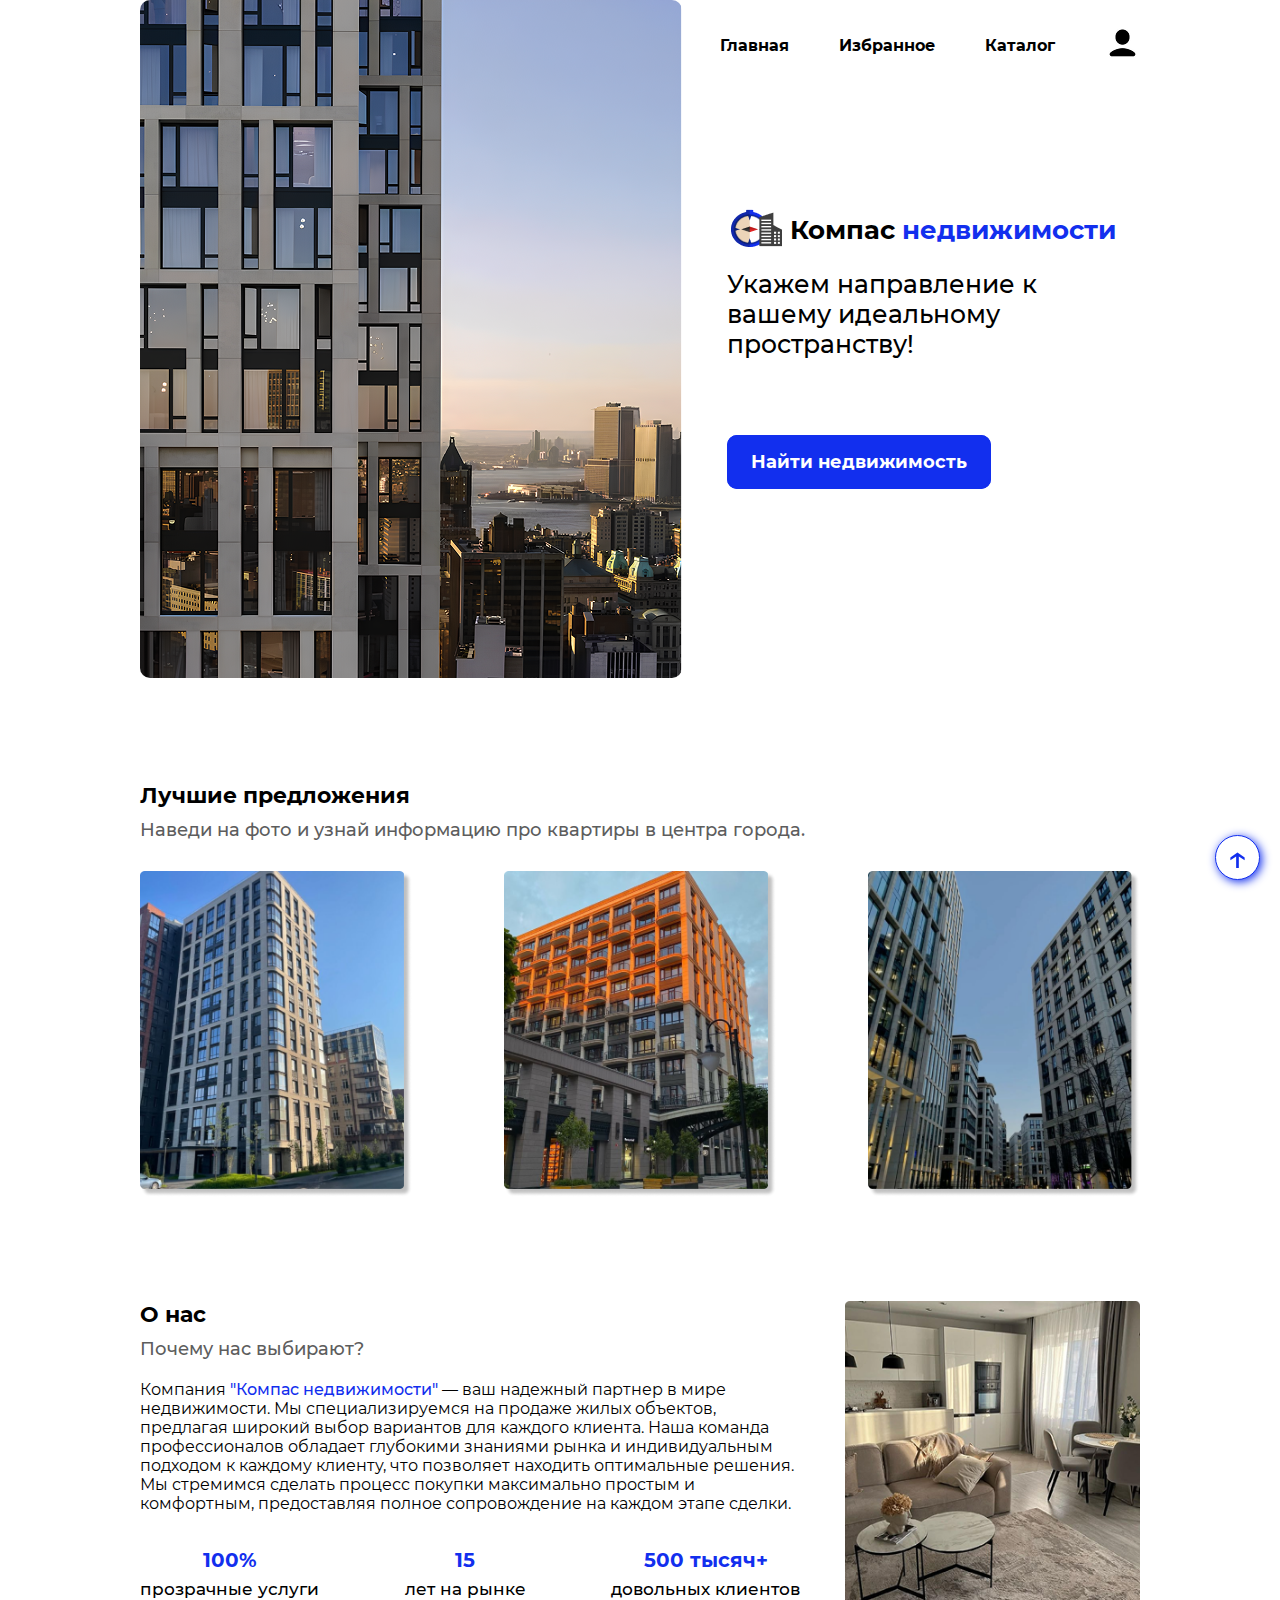
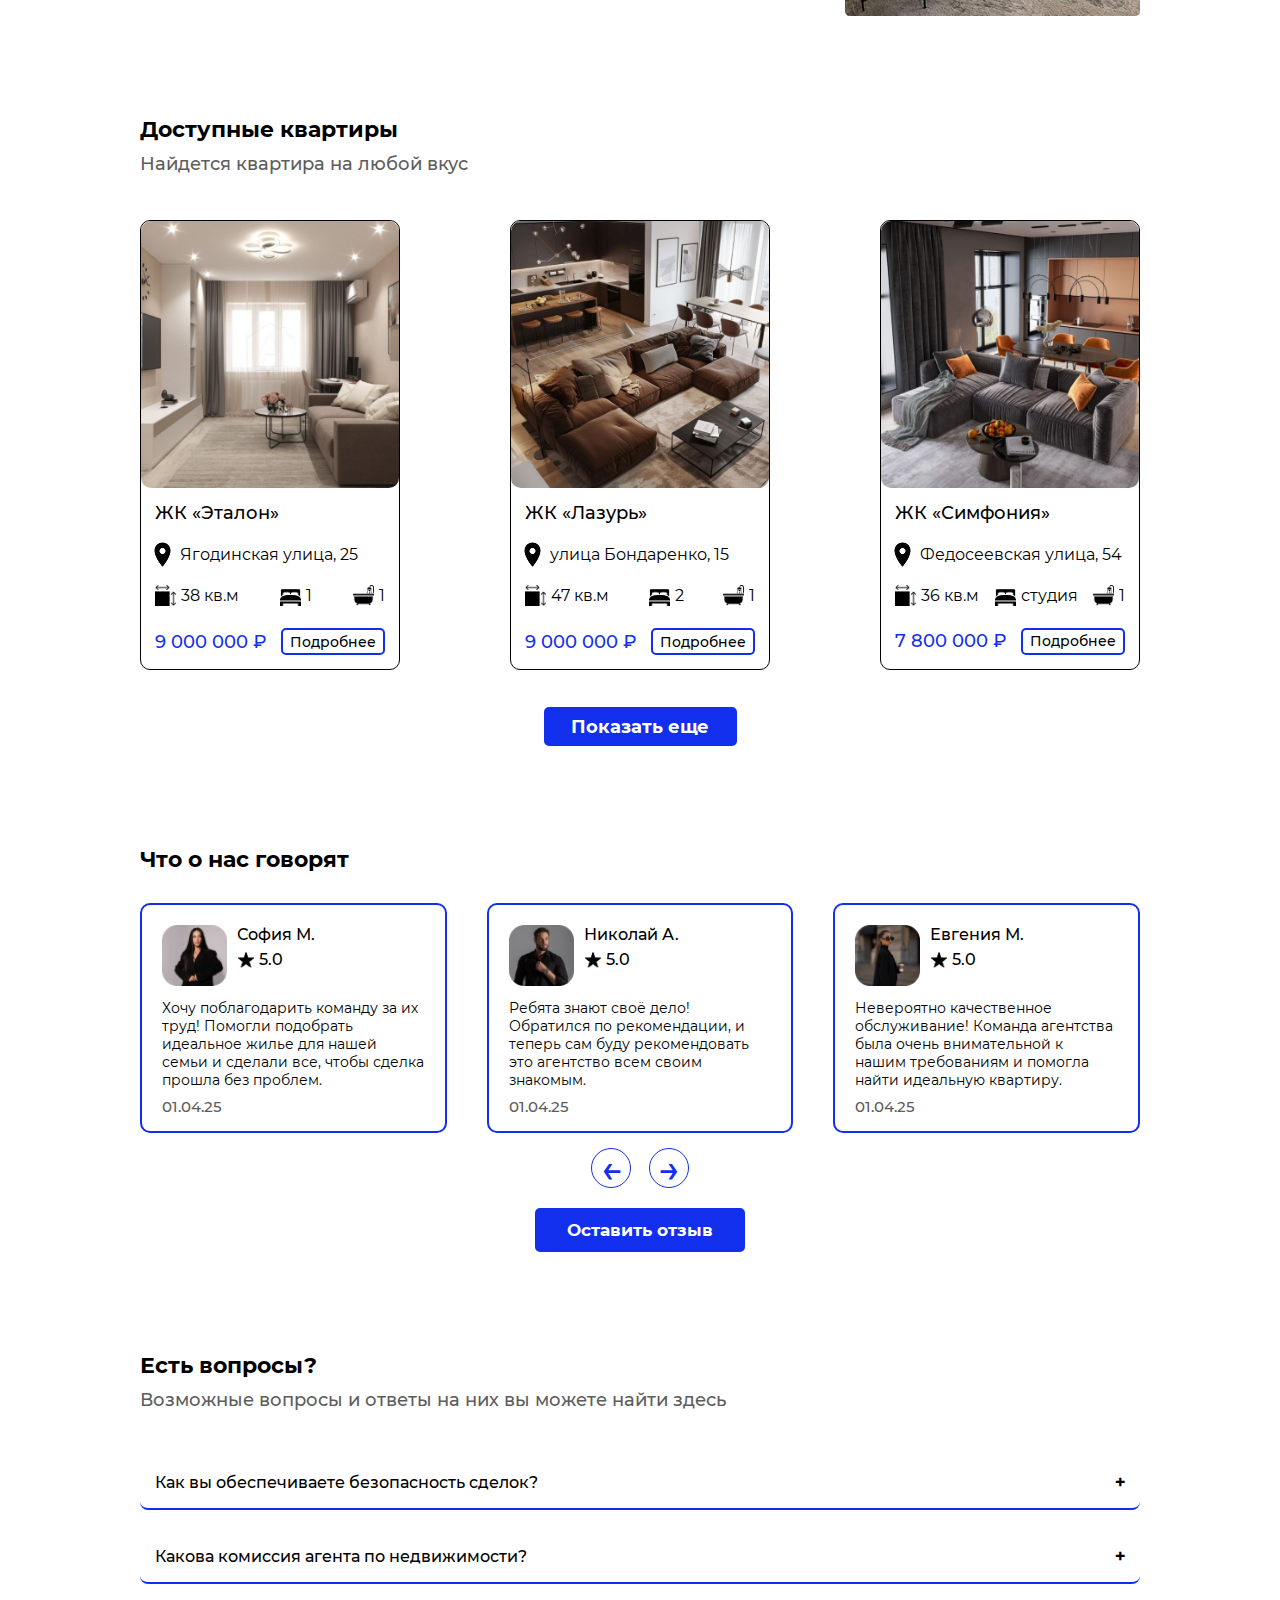
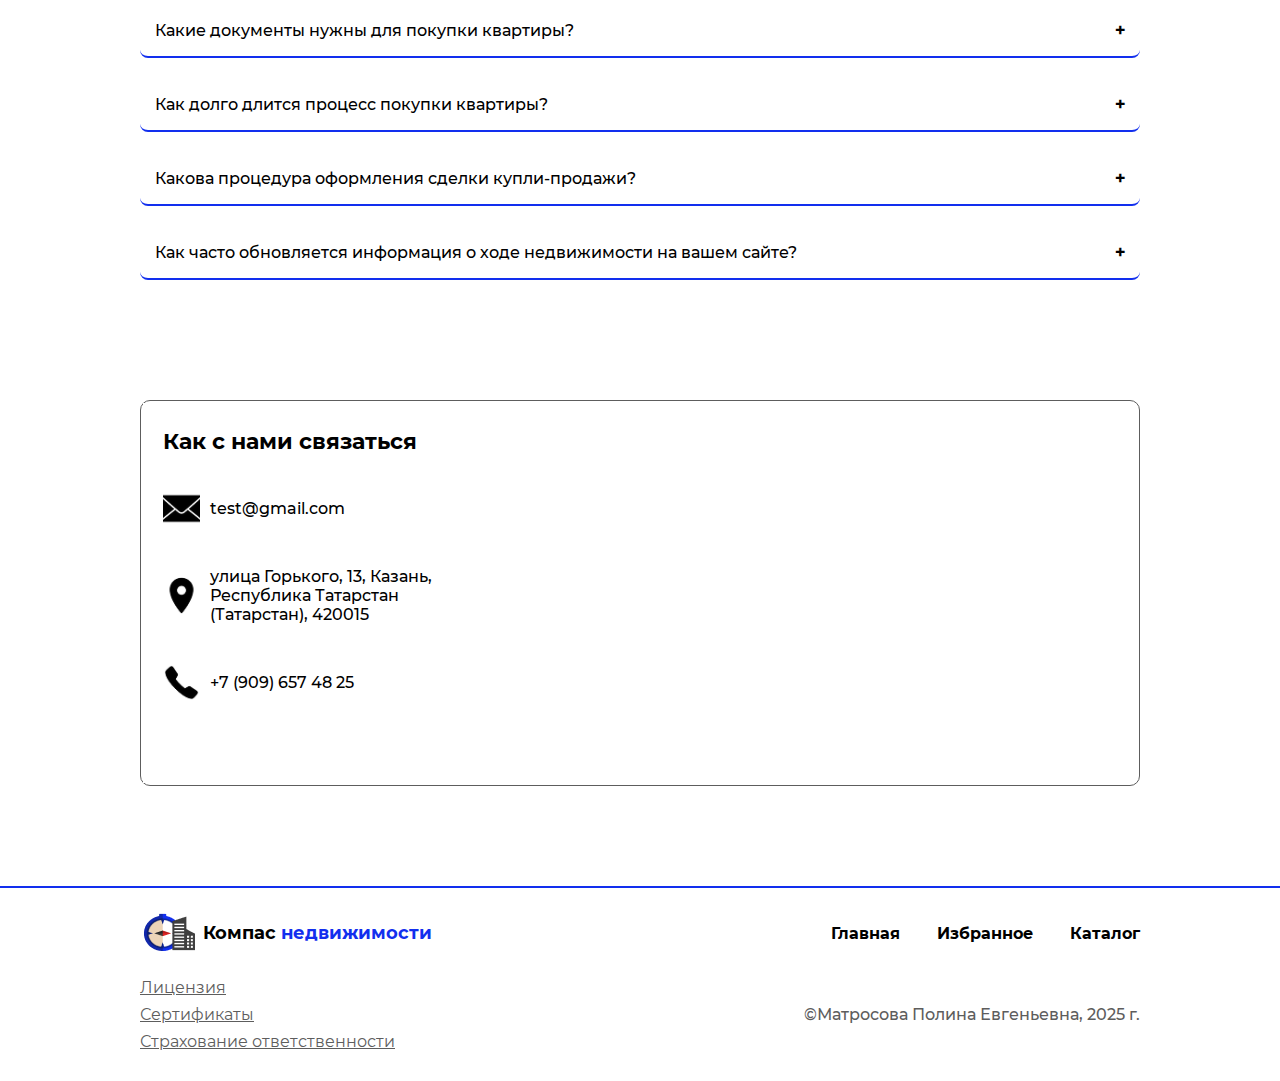
==== index.html @ 9575911b "first commit" ====
<!DOCTYPE html>
<html lang="ru">

<head>
    <meta charset="UTF-8">
    <meta name="viewport" content="width=device-width, initial-scale=1.0">
    <title>Компас недвижимости</title>
    <link rel="stylesheet" href="assets/css/style.css">
    <link rel="shortcut icon" href="assets/images/logo/logo.png" type="image/x-icon">

</head>

<body>

    <!-- btn_to_top -->
    <a href="#" class="btn_to_top">↑</a>

    <!-- header start -->
    <header>
        <div class="header_all">
            <div class="header_menu header_menu_index container">
                <nav>
                    <a href="index.html">Главная</a>
                    <a href="favorit.html">Избранное</a>
                    <a href="catalog.html">Каталог</a>
                    <a class="user_icon"><img src="assets/images/header/User.png" alt=""></a>
                </nav>
            </div>
        </div>

        <div class="header_tel">
            <div class="burger-menu">

                <div class="logo">
                    <a href="#">
                        <img src="assets/images/logo/logo.png" alt="">
                        Компас <span>недвижимости</span>
                    </a>
                </div>

                <input type="checkbox" id="burger-toggle">
                <label for="burger-toggle" class="burger-icon">
                    <span></span>
                    <span></span>
                    <span></span>
                </label>
                <nav class="burger-menu-nav">
                    <a href="index.html">Главная</a>
                    <a href="favorit.html">Избранное</a>
                    <a href="catalog.html">Каталог</a>
                    <a class="user_icon" id="open-login-btn">Войти</a>
                </nav>
            </div>
        </div>

        
    </header>
    <!-- header end -->


    <!-- banner start -->
    <div class="banner container">

        <div class="banner_left">
            <img src="assets/images/banner/banner.png" alt="">
        </div>

        <div class="banner_right">
            <div class="logo">
                <a href="#">
                    <img src="assets/images/logo/logo.png" alt="">
                    <p>Компас <span class="logo_span">недвижимости</span></p>
                </a>
            </div>

            <p class="banner_txt">Укажем направление к<br> вашему идеальному<br> пространству!</p>

            <a href="catalog.html" class="btn_blue">Найти недвижимость</a>
        </div>

    </div>

    <div class="banner_tel">
        <div class="container">
            <div class="banner_info">
                <p class="banner_txt">Укажем направление к вашему идеальному пространству!</p>
                <a href="#" class="btn_blue">Найти недвижимость</a>
            </div>
        </div>
    </div>
    <!-- banner end -->


    <!-- the_best start -->
    <div class="the_best container distance">

        <div class="title">
            <p class="name">Лучшие предложения</p>
            <p class="info">Наведи на фото и узнай информацию про квартиры в центра города.</p>
        </div>


            <div class="the_best_cards">
                <div class="the_best_card">
                    <img src="assets/images/the_best/1.png" alt="">
                    <div class="information_best">
                        <p class="name_best">ЖК «Эталон»</p>
                        <p class="adress_best">улица Марселя Салимжанова, 15/8Б</p>
                        <p class="price_best">квартиры <br><span>от 8 000 000 ₽</span></p>
                        <a href="catalog.html" class="btn_border">Подробнее</a>
                    </div>
                </div>
            
                <div class="the_best_card">
                    <img src="assets/images/the_best/2.png" alt="">
                    <div class="information_best">
                        <p class="name_best">ЖК «Аристократ»</p>
                        <p class="adress_best">Спартаковская улица, 43В</p>
                        <p class="price_best">квартиры <br> <span>от 10 000 000 ₽</span></p>
                        <a href="catalog.html" class="btn_border">Подробнее</a>
                    </div>
                </div>
            
                <div class="the_best_card">
                    <img src="assets/images/the_best/3.png" alt="">
                    <div class="information_best">
                        <p class="name_best">ЖК «Лазурь»</p>
                        <p class="adress_best">улица Волкова, 32</p>
                        <p class="price_best">квартиры <br><span>от 9 000 000 ₽</span></p>
                        <a href="catalog.html" class="btn_border">Подробнее</a>
                    </div>
                </div>

            <script>
                document.addEventListener("DOMContentLoaded", () => {
    const observer = new IntersectionObserver((entries) => {
        entries.forEach((entry) => {
            if (entry.isIntersecting) {
                entry.target.classList.add("active");
            }
        });
    }, {
        threshold: 0.5, // Активируется, когда 50% элемента видно
    });

    // Находим все карточки
    const cards = document.querySelectorAll(".the_best_card");
    cards.forEach((card) => observer.observe(card));
});
            </script>


        </div>

    </div>
    <!-- the_best end -->


    <!-- about start  -->
    <div class="about container distance">

        <div class="about_left">
            <div class="title">
                <p class="name">О нас</p>
                <p class="info">Почему нас выбирают?</p>
            </div>

            <div class="info_all">
                <p class="info_about"> Компания <span class="color_logo">"Компас недвижимости"</span> — ваш надежный партнер в мире
                    недвижимости. Мы специализируемся на продаже жилых объектов, предлагая широкий выбор вариантов для
                    каждого клиента. Наша команда профессионалов обладает глубокими знаниями рынка и индивидуальным
                    подходом
                    к каждому клиенту, что позволяет находить оптимальные решения. <br> Мы стремимся сделать процесс
                    покупки
                    максимально простым и комфортным, предоставляя полное сопровождение на каждом этапе сделки. </p>
            </div>

            <div class="info_tel">
                <p>
                    Компания <span class="color_logo">"Компас недвижимости"</span> — ваш надежный партнер в мире
                    недвижимости. Мы специализируемся на продаже жилых объектов,
                    предлагая широкий выбор вариантов для каждого клиента.
                    <br>
                    <span id="more" style="display: none;" class="info_tel_more"> Наша команда профессионалов обладает
                        глубокими знаниями рынка и индивидуальным подходом
                        к каждому клиенту, что позволяет находить оптимальные решения. <br> Мы стремимся сделать процесс
                        покупки максимально простым и
                        комфортным, предоставляя полное сопровождение на каждом этапе сделки.</span>
                </p>
                <button id="toggleButton">Показать больше</button>

                <script>
                    document.getElementById('toggleButton').addEventListener('click', function () {
                        const moreText = document.getElementById('more');
                        this.classList.toggle('active');

                        if (moreText.style.display === 'none') {
                            moreText.style.display = 'inline';
                            this.innerText = 'Скрыть';
                        } else {
                            moreText.style.display = 'none';
                            this.innerText = 'Показать больше';
                        }
                    });
                </script>
            </div>


            <div class="advice">

                <div class="advice_card">
                    <p class="name">100%</p>
                    <p class="info">прозрачные услуги</p>
                </div>

                <div class="advice_card">
                    <p class="name">15</p>
                    <p class="info">лет на рынке</p>
                </div>

                <div class="advice_card">
                    <p class="name">500 тысяч+</p>
                    <p class="info">довольных клиентов</p>
                </div>

            </div>
        </div>

        <div class="about_right">
            <img src="assets/images/about/image.png" alt="">
        </div>
    </div>
    <!-- about end -->


    <!-- mini_catalog start  -->

    <div class="mini_catalog container distance">
        <div class="title">
            <p class="name">Доступные квартиры</p>
            <p class="info">Найдется квартира на любой вкус</p>
        </div>

        <div class="catalog_cards">

            <div class="catalog_card">
                <img src="assets/images/mini_catalog/1.png" alt="">
                <div class="info">
                    <p class="name">ЖК «Эталон»</p>
                    <p class="adress"><img src="assets/images/icons/Location.png" alt=""> Ягодинская улица, 25</p>
                    <div class="info_abaut_home">
                        <div class="info_abaut_home_card">
                            <img src="assets/images/icons/Surface.png" alt="">
                            38 кв.м
                        </div>
                        <div class="info_abaut_home_card">
                            <img src="assets/images/icons/Bed.png" alt="">
                            1
                        </div>
                        <div class="info_abaut_home_card">
                            <img src="assets/images/icons/Bathtub.png" alt="">
                            1
                        </div>
                    </div>
                    <div class="price_btn">
                        <p class="price">9 000 000 ₽</p>
                        <a href="#" class="btn_border">Подробнее</a>
                    </div>
                </div>
            </div>

            <div class="catalog_card">
                <img src="assets/images/mini_catalog/2.png" alt="">
                <div class="info">
                    <p class="name">ЖК «Лазурь»</p>
                    <p class="adress"><img src="assets/images/icons/Location.png" alt=""> улица Бондаренко, 15</p>
                    <div class="info_abaut_home">
                        <div class="info_abaut_home_card">
                            <img src="assets/images/icons/Surface.png" alt="">
                            47 кв.м
                        </div>
                        <div class="info_abaut_home_card">
                            <img src="assets/images/icons/Bed.png" alt="">
                            2
                        </div>
                        <div class="info_abaut_home_card">
                            <img src="assets/images/icons/Bathtub.png" alt="">
                            1
                        </div>
                    </div>
                    <div class="price_btn">
                        <p class="price">9 000 000 ₽</p>
                        <a href="#" class="btn_border">Подробнее</a>
                    </div>
                </div>
            </div>

            <div class="catalog_card">
                <img src="assets/images/mini_catalog/3.png" alt="">
                <div class="info">
                    <p class="name">ЖК «Симфония»</p>
                    <p class="adress"><img src="assets/images/icons/Location.png" alt="">Федосеевская улица, 54
                    </p>
                    <div class="info_abaut_home">
                        <div class="info_abaut_home_card">
                            <img src="assets/images/icons/Surface.png" alt="">
                            36 кв.м
                        </div>
                        <div class="info_abaut_home_card">
                            <img src="assets/images/icons/Bed.png" alt="">
                            студия
                        </div>
                        <div class="info_abaut_home_card">
                            <img src="assets/images/icons/Bathtub.png" alt="">
                            1
                        </div>
                    </div>
                    <div class="price_btn">
                        <p class="price">7 800 000 ₽</p>
                        <a href="#" class="btn_border">Подробнее</a>
                    </div>
                </div>
            </div>

        </div>

        <div class="cat_btn">
            <a href="catalog.html" class="btn_blue">Показать еще</a>
        </div>
    </div>

    <!-- mini_catalog end  -->


    <!-- reviews start  -->
    <div class="reviews container distance">
        <div class="title">
            <p class="name">Что о нас говорят</p>
        </div>

        <div class="reviews_cards">
            <div class="reviews_card">
                <div class="reviwes_person">
                    <img src="assets/images/reviwes/1.png" alt="">
                    <div class="person_info">
                        <p>София М.</p>
                        <div class="stars">
                            <img src="assets/images/reviwes/Star.png" alt="">
                            <p>5.0</p>
                        </div>
                    </div>
                </div>
                <p class="about">Хочу поблагодарить команду за их труд! Помогли подобрать идеальное жилье для нашей
                    семьи и сделали все, чтобы сделка прошла без проблем.</p>
                <p class="date">01.04.25</p>
            </div>

            <div class="reviews_card">
                <div class="reviwes_person">
                    <img src="assets/images/reviwes/2.png" alt="">
                    <div class="person_info">
                        <p>Николай А.</p>
                        <div class="stars">
                            <img src="assets/images/reviwes/Star.png" alt="">
                            <p>5.0</p>
                        </div>
                    </div>
                </div>
                <p class="about">Ребята знают своё дело! Обратился по рекомендации, и теперь сам буду рекомендовать это
                    агентство всем своим знакомым.</p>
                <p class="date">01.04.25</p>

            </div>

            <div class="reviews_card">
                <div class="reviwes_person">
                    <img src="assets/images/reviwes/3.png" alt="">
                    <div class="person_info">
                        <p>Евгения М.</p>
                        <div class="stars">
                            <img src="assets/images/reviwes/Star.png" alt="">
                            <p>5.0</p>
                        </div>
                    </div>
                </div>
                <p class="about">Невероятно качественное обслуживание! Команда агентства была очень внимательной к нашим
                    требованиям и помогла найти идеальную квартиру.</p>
                <p class="date">01.04.25</p>

            </div>

            <div class="reviews_card">
                <div class="reviwes_person">
                    <img src="assets/images/reviwes/2.png" alt="">
                    <div class="person_info">
                        <p>Николай А.</p>
                        <div class="stars">
                            <img src="assets/images/reviwes/Star.png" alt="">
                            <p>5.0</p>
                        </div>
                    </div>
                </div>
                <p class="about">Ребята знают своё дело! Обратился по рекомендации, и теперь сам буду рекомендовать это
                    агентство всем своим знакомым.</p>
                <p class="date">01.04.25</p>

            </div>

            <div class="reviews_card">
                <div class="reviwes_person">
                    <img src="assets/images/reviwes/3.png" alt="">
                    <div class="person_info">
                        <p>Евгения М.</p>
                        <div class="stars">
                            <img src="assets/images/reviwes/Star.png" alt="">
                            <p>5.0</p>
                        </div>
                    </div>
                </div>
                <p class="about">Невероятно качественное обслуживание! Команда агентства была очень внимательной к нашим
                    требованиям и помогла найти идеальную квартиру.</p>
                <p class="date">01.04.25</p>

            </div>

            <div class="reviews_card">
                <div class="reviwes_person">
                    <img src="assets/images/reviwes/1.png" alt="">
                    <div class="person_info">
                        <p>София М.</p>
                        <div class="stars">
                            <img src="assets/images/reviwes/Star.png" alt="">
                            <p>5.0</p>
                        </div>
                    </div>
                </div>
                <p class="about">Хочу поблагодарить команду за их труд! Помогли подобрать идеальное жилье для нашей
                    семьи и сделали все, чтобы сделка прошла без проблем.</p>
                <p class="date">01.04.25</p>

            </div>
        </div>

        <div class="ellipse_group">
            <a href="#" class="ellipse">←</a>
            <a href="#" class="ellipse">→</a>
        </div>

        <div class="btn_reviwes">
            <a href="exit.html" class="btn_blue">Оставить отзыв</a>
        </div>
    </div>

    <script>
        document.addEventListener("DOMContentLoaded", () => {
            const reviewsCards = document.querySelectorAll(".reviews_card");
            const prevButton = document.querySelector(".ellipse_group a:first-child");
            const nextButton = document.querySelector(".ellipse_group a:last-child");

            let currentIndex = 0;
            let cardsPerPage = getCardsPerPage();

            function getCardsPerPage() {
                if (window.innerWidth <= 440) {
                    return 1;
                } else if (window.innerWidth < 768) {
                    return 1;
                } else if (window.innerWidth < 1024) {
                    return 2;
                } else {
                    return 3;
                }
            }

            function updateReviews() {
                reviewsCards.forEach((card, index) => {
                    if (index >= currentIndex && index < currentIndex + cardsPerPage) {
                        card.classList.remove("hidden");
                    } else {
                        card.classList.add("hidden");
                    }
                });
            }

            function moveToNext() {
                currentIndex += cardsPerPage;
                if (currentIndex >= reviewsCards.length) {
                    currentIndex = 0;
                }
                updateReviews();
            }

            function moveToPrev() {
                currentIndex -= cardsPerPage;
                if (currentIndex < 0) {
                    currentIndex = reviewsCards.length - cardsPerPage;
                }
                updateReviews();
            }

            prevButton.addEventListener("click", (e) => {
                e.preventDefault();
                moveToPrev();
            });

            nextButton.addEventListener("click", (e) => {
                e.preventDefault();
                moveToNext();
            });

            window.addEventListener("resize", () => {
                cardsPerPage = getCardsPerPage();
                currentIndex = Math.min(currentIndex, reviewsCards.length - cardsPerPage);
                updateReviews();
            });

            updateReviews();
        });
    </script>
    <!-- reviews end -->


    <!-- faq start  -->
    <div class="faq distance container">
        <div class="title">
            <p class="name">Есть вопросы?</p>
            <p class="info">Возможные вопросы и ответы на них вы можете найти здесь</p>
        </div>
        <div class="question_block">

            <div class="question_card">
                <div class="question_header">
                    <div class="question_title">Как вы обеспечиваете безопасность сделок?</div>
                    <span class="toggle_icon">+</span>
                </div>
                <div class="answer">
                    Мы проводим тщательную проверку документов на объект, а также сопровождаем сделку на каждом этапе,
                    чтобы минимизировать риски и обеспечить безопасность обеих сторон.
                </div>
            </div>

            <div class="question_card">
                <div class="question_header">
                    <div class="question_title">Какова комиссия агента по недвижимости?</div>
                    <span class="toggle_icon">+</span>
                </div>
                <div class="answer">
                    Обычно комиссия составляет от 2% до 5% от стоимости недвижимости.
                </div>
            </div>

            <div class="question_card">
                <div class="question_header">
                    <div class="question_title">Какие документы нужны для покупки квартиры?</div>
                    <span class="toggle_icon">+</span>
                </div>
                <div class="answer">
                    Вам понадобится паспорт, свидетельство о браке, справки об отсутствии задолженности и договор
                    купли-продажи.
                </div>
            </div>

            <div class="question_card">
                <div class="question_header">
                    <div class="question_title">Как долго длится процесс покупки квартиры?</div>
                    <span class="toggle_icon">+</span>
                </div>
                <div class="answer">
                    Время покупки может варьироваться от нескольких недель до нескольких месяцев в зависимости от
                    сложности сделки, наличия финансирования и других факторов.
                </div>
            </div>

            <div class="question_card">
                <div class="question_header">
                    <div class="question_title">Какова процедура оформления сделки купли-продажи?</div>
                    <span class="toggle_icon">+</span>
                </div>
                <div class="answer">
                    Сначала подписывается предварительный договор, затем осуществляется регистрация перехода права
                    собственности в Государственном реестре.
                </div>
            </div>

            <div class="question_card">
                <div class="question_header">
                    <div class="question_title">Как часто обновляется информация о ходе недвижимости на вашем сайте?
                    </div>
                    <span class="toggle_icon">+</span>
                </div>
                <div class="answer">
                    Мы регулярно обновляем информацию на нашем сайте, чтобы вы всегда могли видеть актуальные
                    предложения. Новые объекты добавляются в течение одного дня.
                </div>
            </div>
        </div>

        <script>
            document.addEventListener('DOMContentLoaded', function () {
                const questionCards = document.querySelectorAll('.question_card');

                questionCards.forEach(card => {
                    const header = card.querySelector('.question_header');
                    const answer = card.querySelector('.answer');
                    const toggleIcon = card.querySelector('.toggle_icon');

                    header.addEventListener('click', () => {
                        header.classList.toggle('active');
                        answer.style.display = answer.style.display === 'block' ? 'none' : 'block';
                        toggleIcon.textContent = header.classList.contains('active') ? '✕' : '+';

                    });
                });
            });
        </script>


    </div>
    <!-- faq end -->


    <!-- contacts start -->
    <div class="distance">
        <div class="contacts">
            <div class="contact-info">
                <div class="title">
                    <p class="name">Как с нами связаться</p>
                </div>
                <div class="contact_info">
                    <p class="contacts_info"><img src="assets/images/contacts/Letter.png" alt=""> test@gmail.com</p>
                    <p class="contacts_info"><img src="assets/images/contacts/Location.png" alt=""> улица Горького, 13,
                        Казань, Республика Татарстан (Татарстан), 420015</p>
                    <p class="contacts_info"><img src="assets/images/contacts/Phone.png" alt=""> +7 (909) 657 48 25</p>
                </div>
            </div>

            <div id="map-container" class="map-container"></div>
        </div>

        <script src="https://api-maps.yandex.ru/2.1/?apikey=YOUR_API_KEY&lang=ru_RU"></script>
        <script>
            ymaps.ready(init);

            function init() {
                var myMap = new ymaps.Map("map-container", {
                    center: [55.794361, 49.130201],
                    zoom: 16,
                    controls: []
                });

                var myPlacemark = new ymaps.Placemark([55.794361, 49.130201], {
                    hintContent: 'Наш адрес',
                    balloonContent: 'ул. Горького, 13'
                });

                myMap.geoObjects.add(myPlacemark);
            }
        </script>
    </div>

    <!-- contacts end -->


    <!-- footer start  -->
    <footer class="distance">
        <div class="footer_menu container footer_menu_tel_index">
            <div class="nav_menu">
                <div class="logo">
                    <a href="#">
                        <img src="assets/images/logo/logo.png" alt="">
                        <p>Компас <span class="logo_span">недвижимости</span></p>
                    </a>
                </div>
                <nav>
                    <a href="index.html">Главная</a>
                    <a href="favorit.html">Избранное</a>
                    <a href="catalog.html">Каталог</a>
                </nav>
            </div>
            <div class="links">
                <div class="docs">
                    <a href="assets/documents/License.doc">Лицензия</a>
                    <a href="assets/documents/Certificates.doc">Сертификаты</a>
                    <a href="assets/documents/liability_insurance.doc">Страхование ответственности</a>
                </div>
                <p>©Матросова Полина Евгеньевна, 2025 г.</p>
            </div>
        </div>

        <div class="modal_reg">
            <div class="modal_content_reg">
                <span class="close_reg">&times;</span>
                <h2>Регистрация</h2>
                <form action="#" method="POST">
                    <label for="name_reg">Ваше имя</label>
                    <input type="text" id="name_reg" name="name_reg" placeholder="Введите имя">

                    <label for="email_reg">Ваша почта</label>
                    <input type="email" id="email_reg" name="email_reg" placeholder="Введите почту">

                    <label for="password_reg">Пароль</label>
                    <input type="password" id="password_reg" name="password_reg" placeholder="Придумайте пароль">

                    <label for="confirm_password_reg">Подтверждение пароля</label>
                    <input type="password" id="confirm_password_reg" name="confirm_password_reg"
                        placeholder="Повторите пароль">

                    <p class="person_lisense">Нажимая кнопку ниже вы даете разрешение <a
                            href="assets/documents/person_info.doc">на обработку персональных данных</a></p>
                    <button type="submit" class="btn_reg">Зарегистрироваться</button>
                </form>
                <div class="acaunt">
                    <p>Уже есть аккаунт?</p>
                    <a href="#" id="open-login-modal">Войдите</a>
                </div>

            </div>
        </div>

        <div class="modal_login" id="login-modal">
            <div class="modal_content_login">
                <span class="close_login" id="close-login-modal">&times;</span>
                <h2>Вход</h2>
                <form>
                    <label for="email">Ваша почта</label>
                    <input type="email" id="email" placeholder="Введите почту">

                    <label for="password">Пароль</label>
                    <input type="password" id="password" placeholder="Введите пароль">

                    <button type="submit" class="btn_login">Войти</button>
                </form>
                <div class="acaunt">
                    <p>Еще нет аккаунта? Тогда </p>
                    <p><a href="#" >Зарегистрируйтесь</a></p>
                </div>

            </div>
        </div>

        <script src="assets/js/main.js"></script>
    </footer>
    <!-- footer end  -->

</body>

</html>
---- assets/css/style.css ----
* {
    margin: 0;
    padding: 0;
    box-sizing: border-box;
    text-decoration: none;
    font-family: "Montserrat-M";
    scroll-behavior: smooth;
    transition: 0.5s;
}


/* container */
.container {
    margin: 0 auto;
    max-width: 1200px;
}


/* отступ */
.distance {
    margin-top: 120px;
}


/* fonts */
@font-face {
    font-family: "Montserrat-B";
    src: url(../fonts/Montserrat-Bold.ttf);
}

@font-face {
    font-family: "Montserrat-R";
    src: url(../fonts/Montserrat-Regular.ttf);
}

@font-face {
    font-family: "Montserrat-M";
    src: url(../fonts/Montserrat-Medium.ttf);
}


/* title */
.title {
    margin-bottom: 40px;
}

.title .name {
    font-size: 25px;
    font-family: "Montserrat-B";
}

.title .info {
    margin: 10px 0 35px;
    font-size: 20px;
    color: #5D5D5D;
}


/* btn_to_top */
.btn_to_top {
    display: flex;
    align-items: center;
    justify-content: center;
    position: fixed;
    bottom: 20px;
    right: 20px;
    width: 50px;
    z-index: 999;
    background-color: #fff;
    height: 50px;
    border: 1px solid #122FEE;
    border-radius: 50%;
    font-size: 35px;
    box-shadow: 2px 2px 10px #122FEE;
    color: #122FEE;
}


/* header start */
.header_menu a {
    color: black;
    font-family: "Montserrat-B";
}

.header_menu_index {
    width: 60%;
    height: 100px;
    display: flex;
    gap: 65px;
    justify-content: end;
    align-items: center;
}

.header_menu_index nav {
    height: 100px;
    display: flex;
    gap: 65px;
    justify-content: end;
    align-items: center;
}

header nav a:hover {
    color: #122FEE;
}

.user_icon img {
    transition: filter 0.3s ease;
}

.user_icon:hover img {
    cursor: pointer;
    filter: brightness(0) saturate(100%) invert(26%) sepia(78%) saturate(3595%) hue-rotate(221deg) brightness(97%) contrast(101%);
}

.header_nav {
    border-bottom: 1px solid #122FEE;
    box-shadow: 0 0 5px #122FEE;
}

.header_menu_content {
    height: 95px;
    display: flex;
    justify-content: space-between;
    align-items: center;

}

.header_bottom {
    border-bottom: 2px solid #122FEE;
    box-shadow: 0 0 10px #122FEE;
}

.header_menu_content .logo span {
    margin-left: -5px;
    color: #122FEE;
    font-family: "Montserrat-B";
}

.header_menu_content .header_menu nav {
    display: flex;
    align-items: center;
    gap: 57px;
}

.header_menu_content nav {
    display: flex;
    align-items: center;
    gap: 57px;
}

.header_tel {
    display: none;
}

.burger-menu {
    position: relative;
    display: flex;
    justify-content: space-between;
    align-items: center;
    padding: 10px;
    max-width: 390px;
    margin: 0 auto;
}

.burger-icon {
    display: block;
    width: 30px;
    height: 20px;
    cursor: pointer;
    position: relative;
    z-index: 1;
}

.burger-icon span {
    display: block;
    position: absolute;
    height: 3px;
    width: 100%;
    background-color: #122FEE;
    opacity: 1;
    left: 0;
    top: 0;
    transition: all 0.3s ease-in-out;
}

.burger-icon span:nth-child(2) {
    top: 7px;
}

.burger-icon span:nth-child(3) {
    top: 14px;
}

#burger-toggle:checked+.burger-icon span {
    opacity: 0;
    top: 50%;
    transform: translateY(-50%);
}

#burger-toggle:checked+.burger-icon span:first-child {
    opacity: 1;
    transform: rotate(45deg);
    top: 50%;
}

#burger-toggle:checked+.burger-icon span:last-child {
    opacity: 1;
    transform: rotate(-45deg);
    top: 50%;
}

.burger-menu-nav {
    position: absolute;
    top: 100%;
    right: 0;
    background-color: #fff;
    border: 1px solid #ccc;
    padding: 10px;
    box-shadow: 0 2px 5px #122FEE;
    display: none;
    z-index: 1;
    text-align: right;
    width: 100%;
    height: 500px;
}

.burger-menu-nav a {
    border-bottom: 1px solid #122FEE;
    display: block;
    padding-top: 20px;
    padding-bottom: 10px;
    text-decoration: none;
    color: black;
}

#burger-toggle:checked~.burger-menu-nav {
    display: block;
}

#burger-toggle {
    display: none;
}

.modal_reg {
    display: none;
    position: fixed;
    z-index: 1;
    left: 0;
    top: 0;
    width: 100%;
    height: 100%;
    overflow: auto;
    background-color: rgba(0, 0, 0, 0.4);
    border-radius: 10px;
}

.modal_content_reg {
    border-radius: 10px;
    background-color: #fefefe;
    margin: 5% auto;
    padding: 20px;
    border: 1px solid #888;
    width: 30%;
    box-shadow: 0 4px 8px 0 rgba(0, 0, 0, 0.2);
    animation-name: animatetop;
    animation-duration: 0.4s;
}

.modal_reg h2 {
    text-align: center;
    margin-bottom: 30px;
}

.modal_reg form {
    display: flex;
    flex-direction: column;
    gap: 10px;
}

.modal_reg form input {
    margin-top: -5px;
    cursor: pointer;
    outline: none;
    padding: 10px;
    border: 1px solid #122FEE;
    border-radius: 5px;
}

.modal_reg form input:hover {
    box-shadow: 0 0 10px #122FEE;
}

@keyframes animatetop {
    from {
        top: -300px;
        opacity: 0
    }

    to {
        top: 0;
        opacity: 1
    }
}

.close_reg {
    color: #aaa;
    float: right;
    font-size: 28px;
    font-weight: bold;
    margin-top: -10px;
}

.close_reg:hover,
.close_reg:focus {
    color: black;
    text-decoration: none;
    cursor: pointer;
}

.btn_reg {
    width: 100%;
    font-family: "Montserrat-B";
    font-size: 18px;
    background-color: #122FEE;
    border-radius: 5px;
    color: white;
    padding: 10px 13px;
    border: 2px solid #122FEE;
}

.btn_reg:hover {
    cursor: pointer;
    color: black;
    background-color: transparent;
    border: 2px solid #122FEE;
}

.person_lisense {
    font-size: 14px;
    margin: 8px 0 15px;
}

.acaunt {
    display: flex;
    align-items: center;
    justify-content: center;
    margin-top: 20px;
    flex-direction: column;
}

.acaunt #open-login-modal,
.acaunt a {
    color: #122FEE;
}

.modal_login {
    display: none;
    position: fixed;
    z-index: 1;
    left: 0;
    top: 0;
    width: 100%;
    height: 100%;
    overflow: auto;
    background-color: rgba(0, 0, 0, 0.4);
}

.modal_content_login {
    background-color: #fefefe;
    margin: auto;
    position: absolute;
    top: 50%;
    left: 50%;
    transform: translate(-50%, -50%);
    padding: 20px;
    border: 1px solid #888;
    width: 30%;
    box-shadow: 0 4px 8px 0 rgba(0, 0, 0, 0.2);
    animation-duration: 0.4s;
    border-radius: 10px;
}

.close_login {
    color: #aaa;
    float: right;
    font-size: 28px;
    font-weight: bold;
}

.close_login:hover,
.close_login:focus {
    color: black;
    text-decoration: none;
    cursor: pointer;
}

.modal_content_login h2 {
    text-align: center;
    margin-bottom: 30px;
}

.modal_content_login form {
    display: flex;
    flex-direction: column;
    gap: 10px;
}

.modal_content_login form input {
    cursor: pointer;
    outline: none;
    padding: 10px;
    border: 1px solid #122FEE;
    border-radius: 5px;
    width: 100%;
}

.modal_content_login form input:hover,
.form_right input:hover {
    cursor: pointer;
    box-shadow: 0 0 10px #122FEE;
}

.btn_login {
    margin-top: 20px;
    width: 100%;
    font-family: "Montserrat-B";
    font-size: 18px;
    background-color: #122FEE;
    border-radius: 5px;
    color: white;
    padding: 10px 13px;
    border: 2px solid #122FEE;
}

.btn_login:hover {
    cursor: pointer;
    color: black;
    background-color: transparent;
    border: 2px solid #122FEE;
}

@keyframes animatetop {
    from {
        top: -300px;
        opacity: 0;
    }

    to {
        top: 0;
        opacity: 1;
    }
}

/* header end */


/* banner start */
.banner_tel {
    display: none;
}

.banner {
    display: flex;
    gap: 57px;
    align-items: center;
    margin-top: -105px;
}

.banner_left img {
    border-radius: 10px;
}

.logo a {
    color: black;
    display: flex;
    align-items: center;
    gap: 10px;
}

.logo_span {
    color: #122FEE;
}

.logo a p,
.logo_span {
    font-family: "Montserrat-B";
    font-size: 33px;
}


.banner_right {
    font-size: 33px;
}

.banner_txt {
    margin: 20px 0 90px;
}

.btn_blue {
    font-family: "Montserrat-B";
    font-size: 20px;
    background-color: #122FEE;
    border-radius: 10px;
    color: white;
    padding: 17px 28px;
    border: 2px solid #122FEE;
}

.btn_blue:hover {
    color: black;
    background-color: transparent;
    cursor: pointer;
}

/* banner end */


/* the_best start */
.the_best_cards {
    display: flex;
    align-items: center;
    justify-content: space-between;
}

.the_best_card .information_best {
    opacity: 0;
    visibility: hidden;
    transition: opacity 0.3s ease, visibility 0.3s ease;
    position: absolute;
    top: 0;
    left: 0;
    width: 251px;
    height: 100%;
    background-color: rgba(255, 255, 255, 0.7);
    color: black;
    display: flex;
    flex-direction: column;
    justify-content: center;
    align-items: center;
    text-align: center;
    border-radius: 5px;
    padding: 30px;
}

.the_best_card:hover .information_best {
    opacity: 1;
    visibility: visible;
}

.the_best_card {
    position: relative;
    overflow: hidden;
}

.information_best .name_best {
    font-family: "Montserrat-B";
    color: #122FEE;
}

.information_best .adress_best {
    margin: 50px 0 40px;
}

.price_best span {
    color: #122FEE;
}

.adress_best {
    height: 44px;
    font-size: 18px;
}

.name_best {
    font-size: 18px;
    font-family: "Montserrat-B";
}

.price_best {
    font-size: 18px;
    margin-bottom: 32px;
}

.btn_border {
    border: 2px solid #122FEE;
    border-radius: 5px;
    padding: 9px 47px;
    color: black;
    font-size: 16px;
}

.btn_border:hover {
    background-color: #122FEE;
    color: white;
}

/* the_best end */


/* about start  */
.about {
    display: flex;
    justify-content: space-between;
}

.about_left {
    width: 739px;
}

.info_about {
    font-family: "Montserrat-R";
    margin: 30px 0 50px;
    font-size: 16px;
}

.color_logo {
    color: #122FEE;
}

.info_tel {
    display: none;
}

.advice {
    display: flex;
    justify-content: space-between;
    align-items: center;
}

.advice_card {
    font-size: 18px;
    display: flex;
    align-items: center;
    flex-direction: column;
    justify-content: center;
}

.advice_card .name {
    color: #122FEE;
    font-size: 22px;
    font-family: "Montserrat-B";
    margin-bottom: 7px;
}

/* about end */


/* mini_catalog start  */
.catalog_cards {
    display: flex;
    align-items: center;
    justify-content: space-between;
}

.catalog_card {
    width: 302px;
    border-radius: 10px;
    border: 1px solid black;
    display: flex;
    justify-content: start;
    flex-direction: column;
}

.catalog_card .info {
    padding: 15px;
}

.info .name {
    font-size: 18px;
}

.info .adress {
    display: flex;
    align-items: center;
    gap: 5px;
    font-family: "Montserrat-R";
    font-size: 16px;
    margin: 20px 0;
}

.nav_menu .logo a p,
.nav_menu .logo a span {
    font-size: 18px;
}

.info_abaut_home {
    display: flex;
    justify-content: space-between;
    margin-bottom: 22px;
}

.info_abaut_home_card {
    display: flex;
    justify-content: space-between;
    align-items: center;
    gap: 10px;
    font-family: "Montserrat-R";
    font-size: 16px;
}

.price_btn {
    display: flex;
    justify-content: space-between;
    align-items: center;
}

.price_btn .price {
    font-size: 20px;
    color: #122FEE;
}

.price_btn .btn_border {
    font-size: 15px;
    display: flex;
    justify-content: center;
    align-items: center;
    width: 120px;
    height: 33px;
}

.cat_btn {
    margin-top: 45px;
    display: flex;
    align-items: center;
    justify-content: center;
}

.cat_btn .btn_blue {
    border-radius: 5px;
    font-size: 18px;
    width: 210px;
    height: 45px;
    display: flex;
    align-items: center;
    justify-content: center;
    text-wrap: nowrap;
}

/* mini_catalog end */


/* the_best start */
.the_best_cards {
    display: flex;
    align-items: center;
    justify-content: space-between;
}

.the_best_card .information_best {
    opacity: 0;
    visibility: hidden;
    transition: opacity 0.3s ease, visibility 0.3s ease;
    position: absolute;
    top: 0;
    left: 0;
    width: 251px;
    height: 100%;
    background-color: rgba(255, 255, 255, 0.7);
    color: black;
    display: flex;
    flex-direction: column;
    justify-content: center;
    align-items: center;
    text-align: center;
    border-radius: 5px;
}

.the_best_card:hover .information_best {
    opacity: 1;
    visibility: visible;
}

.the_best_card {
    position: relative;
    overflow: hidden;
}

.information_best .name_best {
    font-family: "Montserrat-B";
    color: #122FEE;
}

.information_best .adress_best {
    margin: 50px 0 40px;
}

.price_best span {
    color: #122FEE;
}

.btn_border {
    border: 2px solid #122FEE;
    border-radius: 5px;
    padding: 9px 47px;
}

/* the_best end */


/* reviews start  */
.reviews_cards {
    display: flex;
    justify-content: space-between;
    align-items: center;
    gap: 40px;
}

.reviews_card {
    border: 2px solid #122FEE;
    border-radius: 10px;
    padding: 20px;
    height: 240px;
    width: 368px;
    transition: opacity 0.3s ease;
}

.hidden {
    display: none;
}

.reviwes_person {
    display: flex;
    gap: 15px;
    margin-bottom: 16px;
}

.reviews_card .about {
    height: 97px;
}

.img_all {
    display: block;
}

.img_tel {
    display: none;
}

.reviews_card .date {
    margin-top: 13px;
    color: #5D5D5D;
    font-size: 15px;
}

.person_info {
    display: flex;
    flex-direction: column;
    gap: 6px;
}

.stars {
    display: flex;
    align-items: center;
    gap: 6px;
}

.ellipse_group {
    width: 100%;
    justify-content: center;
    display: flex;
    align-items: center;
    margin-top: 15px;
    gap: 18px;
}

.ellipse {
    width: 40px;
    height: 40px;
    border-radius: 50%;
    border: 1px solid #122FEE;
    font-size: 38px;
    color: #122FEE;
    display: flex;
    align-items: center;
    justify-content: center;
    text-decoration: none;
}

.ellipse:hover {
    box-shadow: 0 0 10px #122FEE;
}

.btn_reviwes {
    width: 100%;
    display: flex;
    align-items: center;
    justify-content: center;
    margin-top: 20px;
}

.btn_reviwes .btn_blue {
    font-size: 18px;
    border-radius: 5px;
    padding: 10px 35px;
}

/* reviews end */


/* faq start */
.question_block {
    margin-top: 50px;
    display: flex;
    flex-wrap: wrap;
    justify-content: space-between;
    flex-direction: column;
}

.question_card {
    width: 100%;
    background-color: #fff;
    border-radius: 8px;
    border-bottom: 2px solid #122FEE;
    margin-bottom: 20px;
    padding: 15px;
    cursor: pointer;
}

.question_title {
    font-size: 16px;
    cursor: pointer;
}

.toggle_icon {
    font-size: 18px;
    font-weight: bold;
    margin-left: 5px;
}

.question_header {
    display: flex;
    align-items: center;
    justify-content: space-between;
}

.answer {
    margin-top: 10px;
    display: none;
    font-size: 14px;
    font-family: "Montserrat-R";
}

.question_card:hover {
    transform: scale(1.02);
}

.question_header.active .question_title {
    color: #122FEE;
}

/* faq end */


/* contacts start */
.contacts {
    display: flex;
    justify-content: space-between;
    width: 100%;
    max-width: 1200px;
    margin: 0 auto;
    border: 1px solid #5D5D5D;
    border-radius: 10px;
    padding: 2px;
}

.contact-info {
    width: 35%;
    background-color: #fff;
    padding: 20px;
}

.map-container {
    width: 65%;
    height: 400px;
}

.contact-info h2 {
    margin-bottom: 20px;
}

.contact-info p {
    margin: 10px 0;
}

.contact-info i {
    color: #007bff;
    margin-right: 10px;
}

.contacts_info {
    display: flex;
    align-items: center;
    gap: 17px;
}

.contact_info {
    margin-top: 30px;
    display: flex;
    flex-direction: column;
    gap: 30px;
}

/* contacts end */


/* footer start */
footer {
    border-top: 2px solid #122FEE;
    padding-bottom: 30px;
}

.nav_menu {
    display: flex;
    align-items: center;
    justify-content: space-between;
}

.footer_menu a {
    color: black;
    font-family: "Montserrat-B";
}

.footer_menu nav {
    height: 100px;
    display: flex;
    gap: 65px;
    justify-content: end;
    align-items: center;
}

.links .docs {
    display: flex;
    flex-direction: column;
    gap: 10px;
}

.links a,
.links {
    font-size: 16px;
    font-family: "Montserrat-R";
    color: #5D5D5D;
}

.links a {
    text-decoration: underline;
}

.links {
    display: flex;
    justify-content: space-between;
    align-items: center;
}

.links_footer {
    text-align: center;
    color: #5D5D5D;
}

footer nav a:hover {
    color: #122FEE;
}

/* footer end */


/* catalog start */
.catalog {
    margin-top: 80px;
}

.filter {
    margin-top: 20px;
    display: flex;
    justify-content: space-between;
    align-items: center;
}

select {
    padding: 10px;
    outline: none;
    font-family: "Montserrat-B";
    width: 250px;
    height: 40px;
    border-radius: 5px;
    border: 1px solid #122FEE;
}

.filter .btn_blue {
    width: 134px;
    height: 40px;
    display: flex;
    align-items: center;
    justify-content: center;
}

.catalog {
    margin-top: 30px;
}

.catalog_cards {
    margin-top: 45px;
    display: flex;
    flex-wrap: wrap;
    gap: 77px;
}

/* catalog end */


/* card_house start */
.img_house {
    margin-top: 30px;
    display: flex;
    align-items: center;
    gap: 20px;
    flex-wrap: wrap;
}

.img2_3 {
    display: flex;
    flex-direction: column;
    gap: 20px;
}

.img2,
.img3 {
    display: flex;
    gap: 20px;
}

.img1 img {
    height: 509px;
}

.img_house .card_house_img:hover {
    box-shadow: 0 0 10px #122FEE;
    border-radius: 5px;
}

.btn_card_house {
    margin-top: 65px;
    display: flex;
    align-items: center;
    justify-content: space-between;
}

.btns_card_house {
    display: flex;
    align-items: center;
    justify-content: space-between;
    gap: 25px;
    text-align: center;
    text-wrap: nowrap;
}

.btn_card_house .btn_blue {
    height: 45px;
    font-size: 18px;
    width: 285px;
    display: flex;
    align-items: center;
    justify-content: center;
    border-radius: 5px;
}

.btn_card_house .btn_border {
    height: 45px;
    font-size: 18px;
    width: 190px;
    display: flex;
    align-items: center;
    justify-content: center;
}

.btn_card_house .price {
    color: #122FEE;
    font-size: 25px;
    font-family: "Montserrat-B";
}

.modal {
    display: none;
    position: fixed;
    z-index: 1;
    left: 0;
    top: 0;
    width: 100%;
    height: 100%;
    overflow: auto;
    background-color: rgba(0, 0, 0, 0.4);
}

.modal-content {
    background-color: #fefefe;
    margin: 10% auto;
    padding: 20px;
    border: 1px solid #888;
    width: 30%;
    border-radius: 8px;
}

.close {
    color: #aaa;
    float: right;
    font-size: 28px;
    font-weight: bold;
    cursor: pointer;
}

.close:hover,
.close:focus {
    color: black;
    text-decoration: none;
    cursor: pointer;
}

.modal-content h2 {
    margin-top: 0;
    text-align: center;
    margin: 5px 0 15px;
}

.modal-content label {
    display: block;
    margin-bottom: 5px;
}

.modal-content input {
    width: 100%;
    padding: 10px;
    margin-bottom: 15px;
    border: 1px solid #ccc;
    border-radius: 4px;
}

.modal-content .btn_blue {
    width: 100%;
    display: flex;
    justify-content: center;
    padding: 10px 20px;
    font-size: 16px;
    border-radius: 5px;
    margin-top: 10px;
}

.house_info {
    display: flex;
    justify-content: space-between;
    align-items: start;
    margin: 55px 0;
}

.description,
.about_home {
    padding: 20px;
    border: 1px solid #5D5D5D;
    border-radius: 8px;
}

.description {
    width: 676px;
}

.description p {
    height: 100%;
    margin: 0 0 21px;
}

.title_description p {
    font-family: "Montserrat-R";
    font-size: 16px;
}

.about_home {
    height: 242px;
    width: 503px;
    display: flex;
    flex-direction: column;
}

.title_card {
    font-size: 18px;
}

.about_info .name {
    font-size: 16px;
}

.about_info p {
    font-size: 16px;
    font-family: "Montserrat-R";
}

.about_info {
    margin-top: 16px;
}

#showMoreButton {
    padding-bottom: 5px;
    color: black;
}

#showMoreButton:hover {
    color: #122FEE;
}

/* map start  */
.map-container-house {
    width: 100%;
}

.map_home .title {
    margin-bottom: 30px;
}

/* map end */
/* card_house end */


/* favorit start */
.favorit {
    margin-top: 70px;
}

.favorit_card {
    width: 550px;
    height: 229px;
    display: flex;
    align-items: center;
    border: 1px solid black;
    border-radius: 5px;
    position: relative;
}

.img_like {
    display: flex;
    align-items: center;
}

.info_like {
    position: relative;
    display: flex;
    flex-direction: column;
    padding: 30px;
}

.img_icon_like {
    position: absolute;
    top: 20px;
    right: 20px;
}

.favorit .btn_blue {
    width: 246px;
    height: 36px;
    border-radius: 8px;
    text-wrap: nowrap;
    font-size: 16px;
    font-family: "Montserrat-M";
    display: flex;
    align-items: center;
    justify-content: center;
}

.favorit_card .adress {
    margin: 15px 0 35px;
    display: flex;
    align-items: center;
    gap: 5px;
}

.favorit_card .adress p {
    font-family: "Montserrat-R";
}

.favorit_all {
    display: block;
}

.favorit_tel {
    display: none;
}

.info_like .name {
    font-family: "Montserrat-B";
    font-size: 18px;
}

.info_like .price {
    color: #122FEE;
    font-size: 20px;
    margin-top: 15px;
}

.img_icon_like a:hover img {
    filter: brightness(0) invert(0.2);
}

.favorit_cards {
    display: flex;
    justify-content: space-between;
    flex-wrap: wrap;
}

.favorit .btn {
    margin-top: 45px;
    display: flex;
    align-items: center;
    justify-content: center;
}

.modal_delete_review {
    display: none;
    position: fixed;
    z-index: 1;
    left: 0;
    top: 0;
    width: 100%;
    height: 100%;
    background-color: rgba(0, 0, 0, 0.5);
}

.modal_content_delete_review {
    background-color: #fff;
    margin: 10% auto;
    padding: 20px;
    border-radius: 10px;
    width: 335px;
    text-align: center;
    position: relative;
}

.close_delete_review {
    position: absolute;
    top: 15px;
    right: 10px;
    font-size: 30px;
    cursor: pointer;
}

.btn_delete_review {
    display: flex;
    align-items: center;
    justify-content: center;
    flex-direction: column;
    gap: 15px;
}

.modal_title_delete_review {
    font-size: 18px;
    margin-bottom: 20px;
}

.btn_cancel_delete_review,
.btn_confirm_delete_review {
    width: 100%;
    padding: 10px 20px;
    border: none;
    border-radius: 5px;
    cursor: pointer;
    font-size: 16px;
}

.btn_cancel_delete_review {
    background-color: #122FEE;
    color: white;
    border: 2px solid #122FEE;
}

.btn_cancel_delete_review:hover {
    color: #000;
    background-color: transparent;
    border: 2px solid #122FEE;
    box-shadow: 0 0 10px #122FEE;
}

.btn_confirm_delete_review {
    border: 2px solid #122FEE;
    color: black;
}

.btn_confirm_delete_review:hover {
    border: 2px solid red;
    color: red;
}

/* favorit end */


/* admin start  */
.nav_admin {
    padding: 20px;
    width: 289px;
    height: 400px;
    position: fixed;
    display: flex;
    flex-direction: column;
    border: 2px solid #122FEE;
    border-radius: 5px;
    top: 120px;
    gap: 25px;
}

.nav_admin a {
    display: flex;
    align-items: center;
    gap: 10px;
    color: black;
    font-family: "Montserrat-B";
    font-size: 20px;
}

/* persons start */
.user_table {
    width: 865px;
    border-collapse: collapse;
    margin: 20px auto;
    box-shadow: 0 0 10px rgba(0, 0, 0, 0.1);
}

.user_table thead {
    border-radius: 5px;
    background-color: #122FEE;
    color: white;
}

.user_table th,
.user_table td {
    font-family: "Montserrat-R";
    padding: 12px 15px;
    text-align: left;
    border-bottom: 1px solid #ddd;
}

.user_table th {
    font-weight: bold;
}

.user_table tbody tr:nth-child(even) {
    background-color: #f9f9f9;
}

.user_table tbody tr:hover {
    background-color: #f1f1f1;
}

.delete {
    color: red;
    text-decoration: none;
}

.delete:hover {
    text-decoration: underline;
}

.admin_info {
    margin-top: 30px;
    display: flex;
    align-items: end;
    justify-content: end;
    flex-direction: column;
}

.modal_delete_profile {
    display: none;
    position: fixed;
    z-index: 1000;
    left: 0;
    top: 0;
    width: 100%;
    height: 100%;
    background-color: rgba(0, 0, 0, 0.5);
}

.modal_content_delete_profile {
    background-color: #fff;
    margin: 15% auto;
    padding: 20px;
    border-radius: 8px;
    width: 350px;
    text-align: center;
}

.modal_title_delete_profile {
    font-size: 22px;
}

.btn_cancel_delete_profile,
.btn_confirm_delete_profile {
    width: 100px;
}

.modal_text_delete_profile {
    font-size: 17px;
    color: #555;
    margin: 15px 0 25px;
}

.btn_delete_profile {
    display: flex;
    justify-content: center;
    gap: 30px;
}

.btn_cancel_delete_profile,
.btn_confirm_delete_profile {
    padding: 10px 20px;
    border: none;
    border-radius: 4px;
    cursor: pointer;
}

.modal_person_log {
    display: none;
    position: fixed;
    z-index: 1;
    left: 0;
    top: 0;
    width: 100%;
    height: 100%;
    background-color: rgba(0, 0, 0, 0.5);
}

.form_person_log {
    display: flex;
    gap: 50px;
    align-items: center;
    justify-content: space-between;
}

.modal_content_person_log {
    background-color: #fff;
    margin: 5% auto;
    padding: 30px;
    border-radius: 10px;
    width: 900px;
    height: 500px;
    position: relative;
}

.close_person_log {
    position: absolute;
    right: 20px;
    top: 25px;
    font-size: 30px;
    cursor: pointer;
}

.modal_title_person_log {
    margin-bottom: 20px;
    font-size: 20px;
    text-align: center;
}

.label_person_log {
    display: block;
    margin-top: 10px;
}

.input_person_log {
    width: 100%;
    padding: 10px;
    margin-top: 5px;
    border: 1px solid #ccc;
    border-radius: 5px;
    font-size: 16px;
}

.profile_photo_person_log {
    position: relative;
    margin-top: 10px;
    text-align: center;
    display: inline-block;
}

.edit_photo_btn_person_log {
    position: absolute;
    bottom: 220px;
    right: 25px;
    background-color: white;
    color: #fff;
    border: none;
    border-radius: 50%;
    width: 40px;
    height: 40px;
    cursor: pointer;
    display: flex;
    align-items: center;
    justify-content: center;
}

.photo_overlay_person_log {
    position: absolute;
    top: 0;
    left: 0;
    width: 100%;
    height: 100%;
    background-color: rgba(0, 0, 0, 0.6);
    color: #fff;
    font-size: 14px;
    text-align: center;
    display: flex;
    align-items: center;
    justify-content: center;
    border-radius: 60px;
    opacity: 0;
    transition: opacity 0.3s ease;
    cursor: pointer;
    font-size: 18px;
}

.profile_photo_person_log:hover .photo_img_person_log {
    opacity: 0.7;
}

.profile_photo_person_log:hover .photo_overlay_person_log {
    opacity: 1;
}

.delete_photo_btn_person_log {
    width: 100%;
    margin-top: 20px;
    background-color: #122FEE;
    color: #fff;
    border: none;
    padding: 7px 10px;
    border-radius: 5px;
    border: 2px solid #122FEE;
    font-size: 18px;
}

.delete_photo_btn_person_log:hover {
    cursor: pointer;
    background-color: white;
    border: 2px solid red;
    color: red;
}

.form_right input {
    border: 1px solid #122FEE;
}

.form_right .btn_blue {
    height: 40px;
    margin-top: 25px;
}

.form_left .delete_photo_btn_person_log {
    height: 40px;
    margin-top: 35px;
}

.form_left {
    width: 293px;
}

.modal_confirm {
    display: none;
    position: fixed;
    z-index: 1;
    left: 0;
    top: 0;
    width: 100%;
    height: 100%;
    background-color: rgba(0, 0, 0, 0.5);
}

.modal_content_confirm {
    background-color: #fff;
    margin: 10% auto;
    padding: 20px;
    border-radius: 10px;
    width: 335px;
    text-align: center;
    position: relative;
}

.close_confirm {
    position: absolute;
    top: 15px;
    right: 10px;
    font-size: 30px;
    cursor: pointer;
}

.btn_confirm {
    display: flex;
    align-items: center;
    justify-content: center;
    flex-direction: column;
    gap: 15px;
}

.modal_title_confirm {
    font-size: 18px;
    margin-bottom: 20px;
}

.btn_cancel_confirm,
.btn_confirm_action {
    width: 100%;
    padding: 10px 20px;
    border: none;
    border-radius: 5px;
    cursor: pointer;
    font-size: 16px;
}

.btn_cancel_confirm {
    background-color: #122FEE;
    color: white;
    border: 2px solid #122FEE;
}

.btn_cancel_confirm:hover {
    color: #000;
    background-color: transparent;
    border: 2px solid #122FEE;
    box-shadow: 0 0 10px #122FEE;
}

.btn_confirm_action {
    border: 2px solid #122FEE;
    color: black;
}

.btn_confirm_action:hover {
    border: 2px solid red;
    color: red;
}

.modal_delete_photo {
    display: none;
    position: fixed;
    z-index: 1;
    left: 0;
    top: 0;
    width: 100%;
    height: 100%;
    background-color: rgba(0, 0, 0, 0.5);
}

.modal_content_delete_photo {
    background-color: #fff;
    margin: 10% auto;
    padding: 20px;
    border-radius: 10px;
    width: 335px;
    text-align: center;
    position: relative;
}

.close_delete_photo {
    position: absolute;
    top: 15px;
    right: 10px;
    font-size: 30px;
    cursor: pointer;
}

.btn_delete_photo {
    display: flex;
    align-items: center;
    justify-content: center;
    flex-direction: column;
    gap: 15px;
}

.modal_title_delete_photo {
    font-size: 18px;
    margin-bottom: 20px;
}

.btn_cancel_delete_photo,
.btn_confirm_delete_photo {
    width: 100%;
    padding: 10px 20px;
    border: none;
    border-radius: 5px;
    cursor: pointer;
    font-size: 16px;
}

.btn_cancel_delete_photo {
    background-color: #122FEE;
    color: white;
    border: 2px solid #122FEE;
}

.btn_cancel_delete_photo:hover {
    color: #000;
    background-color: transparent;
    border: 2px solid #122FEE;
    box-shadow: 0 0 10px #122FEE;
}

.btn_confirm_delete_photo {
    border: 2px solid #122FEE;
    color: black;
}

.btn_confirm_delete_photo:hover {
    border: 2px solid red;
    color: red;
}

/* persons end  */

/* house start */
.house_admin {
    display: flex;
    justify-content: end;
    align-items: end;
    flex-direction: column;
}

.house_admin_cards {
    display: flex;
    gap: 35px;
    flex-wrap: wrap;
    justify-content: end;
    align-items: end;
}

.house_admin_card {
    width: 415px;
    display: flex;
    border: 1px solid black;
    border-radius: 10px;
    height: 182px;
}

.admin_btn {
    margin-top: 5px;
    display: flex;
    flex-direction: column;
    gap: 15px;
}

.admin_line {
    width: 244px;
    border-top: 1px solid #000;
}

.admin_btn a {
    display: flex;
    align-items: center;
    gap: 10px;
    font-family: "Montserrat-R";
    color: #000;
    font-size: 14px;
}

.info_admin,
.admin_btn {
    display: flex;
    flex-direction: column;
    padding: 10px 5px 5px;
}

.info_admin .adress {
    display: flex;
    height: 38px;
    gap: 5px;
    align-items: center;
    margin: 13px 0 10px;
}

.info_admin .adress p {
    font-family: "Montserrat-R";
}

.info_admin .adress img {
    display: flex;
    align-items: center;
    justify-content: start;
    border-radius: 10px;
    height: 25px;
    width: 25px;
}

.info_admin .name {
    font-family: "Montserrat-B";
}

.house_admin .title {
    width: 865px;
    display: flex;
    justify-content: start;
}

.btn_admin_house {
    width: 865px;
    display: flex;
    gap: 26px;
    justify-content: center;
    margin-top: 40px;
}

/* house end */

/* reviwes_admin start  */
.reviwes_admin {
    width: 865px;

}

.reviews_card {
    position: relative;
}

.trash_img {
    top: 25px;
    right: 25px;
    position: absolute;
}

.reviwes_admin .about {
    font-size: 14px;
}

/* reviwes_admin end  */


/* edit_admin_house start  */
.edit {
    color: #122FEE;
}

.title_description p {
    font-family: "Montserrat-R";
}

.about_info .title_btn {
    margin-top: 50px;
}

.edit_btn {
    display: flex;
    align-items: center;
    justify-content: center;
    gap: 40px;
}

.edit_admin_house .btn_card_house {
    display: flex;
    justify-content: start;
    align-items: center;
    gap: 15px;
}

.img3 {
    position: relative;
}

.edit_img_icon {
    border-radius: 50%;
    position: absolute;
    display: flex;
    top: 10px;
    margin-left: 185px;
    gap: 215px;
}

.edit_img_icon img {
    background-color: white;
    padding: 8px;
    border-radius: 50%;
}

.edit_img_icon:hover {
    cursor: pointer;
}

.img2 .edit_img_icon {
    margin-top: 130px;
}

.img1 .edit_img_icon {
    top: 140px;
    left: 390px;
}

.img1 .edit_img_icon img,
.img2_3 .edit_img_icon img {
    width: 40px;
    height: 40px;
}

.edit_admin_house .btn_card_house:hover,
.edit_admin_house .title_btn .edit:hover {
    text-decoration: underline;
    cursor: pointer;
    color: #122FEE;
}

/* edit_admin_house end */

/* add_admin start */
.add_admin .img2_3 .img_add,
.add_admin .img3 .img_add {
    width: 235px;
    height: 243px;
}

.edit_img_icon img:hover,
.img_add:hover {
    cursor: pointer;
    box-shadow: 0 0 10px #122FEE;
}

.edit_admin_house .title_btn {
    display: flex;
    align-items: center;
    justify-content: center;
    margin-top: 30px;
}

.add_admin .description {
    border: transparent;
}

.add_admin .description textarea {
    margin-top: -20px;
    margin-left: -20px;
    margin-bottom: -25px;
    width: 676px;
    height: 240px;
    padding: 15px;
    font-size: 18px;
}

.add_admin .about_home {
    height: 240px;
}

.edit_admin_house .map_home {
    display: flex;
    flex-direction: column;
}

.edit_admin_house .map_home img {
    width: 100%;
    height: 450px;
}

.map_home .edit_btn .btn_border {
    margin-top: 55px;
}

.add_admin .map_home .edit_btn {
    margin-top: 30px;
}

.footer_admin {
    padding-top: 30px;
}

/* add_admin end */
/* admin end */


/* person start */
.person {
    margin-top: 50px;
}

.person_info_forms {
    display: flex;
    gap: 96px;
}

.person_left_info_inputs {
    display: flex;
    gap: 38px;
}

.person_form form {
    display: flex;
    flex-direction: column;
    gap: 10px;
}

.person_info {
    font-size: 18px;
}

.person_info_input {
    padding: 5px;
    border: 2px solid #122FEE;
    outline: none;
    border-radius: 5px;
    width: 380px;
    height: 45px;
}

.person_left_btn {
    margin-top: 25px;
    display: flex;
    gap: 35px;
    justify-content: center;
}

.person_info_forms .btn_blue,
.person_info_forms .btn_border {
    font-size: 18px;
    font-family: "Montserrat-M";
    padding: 8px 22px;
    border-radius: 5px;
}

.person_info_right {
    display: flex;
    flex-direction: column;
}

.person_info_right .info {
    margin: -20px 0 20px;
}

.person_info_right textarea {
    margin-top: 10px;
    padding: 10px;
    width: 368px;
    height: 122px;
    border: 2px solid #122FEE;
    border-radius: 10px;
    margin-bottom: 45px;
    outline: none;
}

.person_right_btn {
    width: 100%;
    display: flex;
    justify-content: center;
}

.object_table {
    width: 100%;
    margin: 20px auto;
    box-shadow: 0 0 10px rgba(0, 0, 0, 0.1);
    border-collapse: collapse;
}

.btn_edit_admin {
    margin-top: -30px;
}

.object_table thead {
    border-radius: 5px;
    background-color: #122FEE;
    color: white;
}

.object_table th,
.object_table td {
    font-family: "Montserrat-R";
    padding: 12px 15px;
    text-align: left;
    border-bottom: 1px solid #ddd;
    line-height: 1.6;
}

.object_table th {
    font-weight: bold;
    border-right: 1px solid white;
}

.object_table td {
    border-right: 1px solid #ddd;
}

.object_table th:last-child,
.object_table td:last-child {
    border-right: none;
}

.object_table tbody tr:nth-child(even) {
    background-color: #f9f9f9;
}

.object_table tbody tr:hover {
    background-color: #f1f1f1;
}

.delete {
    color: red;
    text-decoration: none;
}

.delete:hover,
.link:hover {
    text-decoration: underline;
}

.btn_table {
    display: flex;
    gap: 30px;
}

.btn_table .link {
    color: black;
}

.all_object {
    display: block;
}

.object_tel {
    display: none;
}

.users_all {
    display: block;
}

.users_tel {
    display: none;
}

.btn_all {
    display: block;
}

.btn_tel {
    display: none;
}

/* person end */


/* АДАПТИВ */
/* адаптив планшет */
@media screen and (min-width: 441px) and (max-width: 1280px) {

    /* title */
    .title {
        margin-bottom: 30px;
    }

    .title .name {
        font-size: 22px;
        font-family: "Montserrat-B";
    }

    .title .info {
        margin: 10px 0 0;
        font-size: 18px;
    }


    /* container */
    .container {
        max-width: 1000px;
        margin: 0 auto;
    }


    /* distance */
    .distance {
        margin-top: 100px;
    }


    /* btn_to_top */
    .btn_to_top {
        width: 45px;
        height: 45px;
        bottom: 20px;
        right: 20px;
    }

    /* header start */
    .header_menu_index {
        width: 90%;
        height: 90px;
        display: flex;
        gap: 50px;
        justify-content: end;
        align-items: center;
    }

    .header_menu_index nav {
        height: 90px;
        display: flex;
        gap: 50px;
        justify-content: end;
        align-items: center;
    }

    .header_menu_content {
        height: 95px;
        display: flex;
        justify-content: space-between;
        align-items: center;
    }

    .header_menu_content .header_menu nav {
        display: flex;
        align-items: center;
        gap: 50px;
    }

    .header_menu_content nav {
        display: flex;
        align-items: center;
        gap: 50px;
    }

    /* header end */


    /* banner start */
    .banner {
        display: flex;
        gap: 45px;
        align-items: center;
        margin-top: -90px;
    }

    .logo a {
        color: black;
        display: flex;
        align-items: center;
        gap: 8px;
    }

    .logo a p,
    .logo_span {
        font-size: 26px;
    }

    .banner_right {
        font-size: 25px;
    }

    .banner_txt {
        margin: 18px 0 85px;
    }

    .btn_blue {
        font-size: 18px;
        padding: 14px 22px;
        border: 2px solid #122FEE;
    }

    /* banner end */


    /* the_best start */
    .the_best_card img {
        width: 272px;
        height: 326px;
    }

    .the_best_card .information_best {
        width: 240px;
        padding: 22px;
    }

    .adress_best {
        height: 44px;
        font-size: 17px;
    }

    .name_best {
        font-size: 17px;
        font-family: "Montserrat-B";
    }

    .price_best {
        font-size: 17px;
        margin-bottom: 32px;
    }

    .btn_border {
        padding: 6px 40px;
        font-size: 16px;
    }

    /* the_best end */


    /* about start  */
    .about .title {
        margin-bottom: 20px;
    }

    .about_left {
        width: 660px;
    }

    .info_about {
        margin: 0 0 35px;
    }

    .advice_card {
        font-size: 17px;
    }

    .advice_card .name {
        font-size: 20px;
    }

    .about_right {
        display: flex;
        align-items: center;
        justify-content: center;
    }

    .about_right img {
        width: 295px;
        height: 100%;
    }

    /* about end */


    /* mini_catalog start  */
    .catalog_card {
        width: 260px;
    }

    .catalog_card .info {
        padding: 14px;
    }

    .info .adress {
        font-family: "Montserrat-R";
        font-size: 16px;
        margin: 18px 0;
    }

    .adress img {
        margin-left: -5px;
    }

    .info_abaut_home img {
        width: 21px;
        height: 21px;
    }

    .info_abaut_home_card {
        display: flex;
        gap: 5px;
    }

    .price_btn .price {
        font-size: 18px;
    }

    .price_btn .btn_border {
        font-size: 14px;
        width: 104px;
        height: 27px;
    }

    .cat_btn {
        margin-top: 37px;
    }

    .cat_btn .btn_blue {
        width: 193px;
        height: 39px;
    }

    /* mini_catalog end */


    /* reviews start  */
    .reviews_card {
        height: 210px;
        width: 320px;
    }

    .reviwes_person {
        display: flex;
        gap: 10px;
        margin-bottom: 12px;
    }

    .reviews_card .about {
        height: 90px;
    }

    .reviews_card .date {
        margin-top: 8px;
        color: #5D5D5D;
    }

    .reviwes_person img {
        width: 65px;
        height: 100%;
    }

    .reviews_card .about {
        font-size: 14px;
        font-family: "Montserrat-R";
    }

    .person_info img {
        width: 18px;
        height: 18px;
    }

    .stars {
        display: flex;
        align-items: center;
        gap: 4px;
    }

    .btn_reviwes .btn_blue {
        font-size: 17px;
        padding: 10px 30px;
    }

    /* reviews end */


    /* faq start */
    .question_block {
        margin-top: 45px;
    }

    /* faq end */


    /* contacts start */
    .contacts {
        max-width: 1000px;
    }

    .contact-info {
        width: 35%;
        background-color: #fff;
        padding: 20px;
    }

    .map-container {
        width: 65%;
        height: 380px;
    }

    .contacts_info {
        display: flex;
        align-items: center;
        gap: 10px;
    }

    .btn_edit_admin {
        margin-top: 50px;
    }

    .contact-info p {
        margin: 5px 0;
    }

    .contact_info {
        margin-top: 30px;
        display: flex;
        flex-direction: column;
        gap: 30px;
    }

    .contact_info img {
        width: 37px;
        height: 37px;
    }

    /* contacts end */


    /* footer start */
    footer {
        border-top: 2px solid #122FEE;
        padding-bottom: 30px;
    }

    .footer_menu nav {
        height: 90px;
        display: flex;
        gap: 37px;
    }

    .links .docs {
        display: flex;
        flex-direction: column;
        gap: 8px;
    }

    /* footer end */


    /* catalog start */
    .catalog {
        margin-top: 80px;
    }

    .filter {
        margin-top: 20px;
        display: flex;
        justify-content: space-between;
        align-items: center;
    }

    select {
        font-size: 13px;
        padding: 5px;
        width: 200px;
        height: 36px;
        border-radius: 5px;
    }

    .filter .btn_blue {
        width: 120px;
        height: 36px;
        border-radius: 5px;
    }

    .catalog {
        margin-top: 20px;
    }

    .catalog_card img {
        border-radius: 10px;
    }

    .info_abaut_home_card img,
    .info img {
        border-radius: 0px;
    }

    /* catalog end */


    /* card_house start */
    .modal-content h2 {
        font-size: 22px;
    }

    .modal-content .btn_blue {
        font-size: 15px;
        border-radius: 5px;
        margin-top: 10px;
    }

    .img_house {
        margin-top: 30px;
        display: flex;
        align-items: center;
        justify-content: center;
        gap: 10px;
        flex-wrap: wrap;
    }

    .img2_3 {
        display: flex;
        flex-direction: column;
        gap: 10px;
    }

    .img2,
    .img3 {
        display: flex;
        gap: 10px;
    }

    .img2 img,
    .img3 img {
        width: 202px;
        height: 100%;
    }

    .img1 img {
        width: 100%;
        height: 430px;
    }

    .btn_card_house {
        margin-top: 50px;
    }

    .btns_card_house {
        display: flex;
        align-items: center;
        justify-content: space-between;
        gap: 25px;
        text-align: center;
        text-wrap: nowrap;
    }

    .btn_card_house .btn_blue {
        height: 40px;
        width: 260px;
        border-radius: 5px;
        font-size: 16px;
    }

    .btn_card_house .btn_border {
        height: 40px;
        width: 170px;
        font-size: 16px;
    }

    .btn_card_house .price {
        font-size: 22px;
    }

    .house_info {
        display: flex;
        gap: 25px;
        margin: 40px 0;
    }

    .description,
    .about_home {
        padding: 12px;
        border-radius: 7px;
    }

    .description {
        width: 559px;
    }

    .description p {
        height: 100%;
        margin: 0 0 21px;
    }

    .title_description p {
        font-family: "Montserrat-R";
        font-size: 15px;
    }

    .about_home {
        height: 223px;
        width: 440px;
    }

    .about_info .name {
        font-size: 15px;
    }

    .about_info p {
        font-size: 15px;
    }

    .about_info {
        margin-top: 15px;
    }

    #showMoreButton {
        font-size: 15px;
    }

    .map_home #map-container {
        width: 100%;
    }

    /* card_house end */


    /* favorit start */
    .favorit {
        margin-top: 40px;
    }

    .img_like img {
        width: 100%;
        height: 198px;
    }

    .favorit_card {
        width: 480px;
        height: 200px;
    }

    .info_like {
        padding: 20px;
    }

    .img_icon_like {
        top: 15px;
        right: 15px;
    }

    .favorit .btn_blue {
        width: 235px;
        height: 33px;
        border-radius: 5px;
    }

    .favorit_card .adress {
        margin: 12px 0 30px;
    }

    .btn .btn_border {
        width: 249px;
        text-wrap: nowrap;
        display: flex;
        align-items: center;
        justify-content: center;
    }

    /* favorit end */


    /* admin start  */
    .nav_admin {
        padding: 20px;
        width: 230px;
        height: 350px;
        position: fixed;
        display: flex;
        flex-direction: column;
        border: 2px solid #122FEE;
        border-radius: 5px;
        top: 120px;
        gap: 25px;
    }

    .nav_admin a {
        display: flex;
        gap: 8px;
        font-size: 17px;
    }

    .nav_admin img {
        width: 35px;
        height: 32px;
    }

    /* persons start */
    .user_table {
        width: 730px;
    }

    .user_table th,
    .user_table td {
        font-size: 14px;
    }

    /* persons end  */

    /* house start */
    .house_admin_cards {
        display: flex;
        gap: 20px;
    }

    .house_admin_card {
        width: 368px;
    }

    .admin_btn {
        margin-top: 4px;
        display: flex;
        flex-direction: column;
        gap: 12px;
    }

    .admin_line {
        width: 197px;
        border-top: 1px solid #000;
    }

    .admin_btn a {
        display: flex;
        gap: 7px;
        font-size: 14px;
    }

    .info_admin,
    .admin_btn {
        display: flex;
        flex-direction: column;
        padding: 10px 7px 5px;
    }

    .info_admin .adress {
        font-size: 14px;
        height: 40px;
    }

    .info_admin .adress img {
        height: 22px;
        width: 22px;
    }

    .info_admin .name {
        font-size: 14px;
    }

    .house_admin .title {
        width: 750px;
    }

    .btn_admin_house {
        width: 750px;
        margin-top: 30px;
    }

    .admin_btn a img {
        width: 23px;
        height: 23px;
    }

    /* house end */

    /* reviwes_admin start  */
    .reviwes_admin {
        width: 755px;
    }

    .reviews_card {
        position: relative;
        height: 230px;
    }

    .trash_img img {
        width: 22px;
        height: 22px;
    }

    .reviwes_admin .about {
        font-size: 14px;
    }

    .reviwes_admin .stars img {
        width: 16px;
        height: 16px;
    }

    .reviwes_admin .stars {
        font-size: 16px;
    }

    /* reviwes_admin end  */


    /* edit_admin_house start  */
    .about_info .title_btn {
        margin-top: 30px;
    }

    .edit_admin_house .btn_card_house {
        display: flex;
        justify-content: start;
        align-items: center;
        gap: 10px;
    }

    .img2 .edit_img_icon {
        margin-top: 130px;
    }

    .img1 .edit_img_icon {
        margin-left: -135px;
    }

    .edit_img_icon {
        border-radius: 50%;
        position: absolute;
        display: flex;
        top: 10px;
        margin-left: 150px;
        gap: 175px;
    }

    .edit_img_icon img {
        background-color: white;
        padding: 8px;
        border-radius: 50%;
    }

    .img1 .edit_img_icon {
        top: 140px;
        left: 580px;
    }

    .img1 .edit_img_icon img,
    .img2_3 .edit_img_icon img {
        width: 40px;
        height: 40px;
    }

    .btn_card_house:hover,
    .title_btn .edit:hover {
        text-decoration: underline;
        cursor: pointer;
        color: #122FEE;
    }

    /* edit_admin_house end */

    /* add_admin start */
    .add_admin .img2_3 .img_add,
    .add_admin .img3 .img_add {
        width: 202px;
        height: 208px;
    }

    .add_admin .img1 .img_add {
        height: 425px;
        width: 100%;
    }

    .edit_admin_house .map_home img {
        width: 100%;
        height: 350px;
    }

    .map_home .edit_btn .btn_border {
        margin-top: -25px;
    }

    .add_admin .title_card p {
        font-size: 16px;
    }

    .add_admin .description {
        height: 223px;
    }

    /* add_admin end */
    /* admin end */


    /* person start */
    .person {
        margin-top: 40px;
    }

    .person_info_forms {
        display: flex;
        gap: 60px;
    }

    .person_left_info_inputs {
        display: flex;
        gap: 25px;
    }

    .person_info_img img {
        width: 260px;
        height: 100%;
    }

    .person_form form {
        display: flex;
        flex-direction: column;
        gap: 10px;
    }

    .person_info {
        font-size: 16px;
    }

    .person_info_input {
        width: 269px;
        height: 40px;
    }

    .person_form input {
        font-size: 12px;
    }

    .person_info_forms .btn_blue,
    .person_info_forms .btn_border {
        font-size: 16px;
        font-family: "Montserrat-M";
        padding: 8px 18px;
    }

    .person_info_right .info {
        margin: -20px 0 20px;
    }

    .person_info_right textarea {
        height: 115px;
    }

    .object_table {
        width: 100%;
        margin: 20px auto;
        box-shadow: 0 0 10px rgba(0, 0, 0, 0.1);
        border-collapse: collapse;
    }

    .object_table th,
    .object_table td {
        font-size: 15px;
        line-height: 1.1;
    }

    .btn_table {
        display: flex;
        gap: 30px;
    }

    .btn_table .link {
        color: black;
    }

    .add_admin .description textarea {
        margin-top: -10px;
        margin-left: -10px;
        height: 240px;
        width: 540px;
        border-radius: 5px;
        padding: 10px;
        font-size: 16px;
    }

    .add_admin .house_info {
        display: flex;
        gap: 0px;
    }

    .edit_admin_house .add_edit {
        margin-top: 20px;
    }

    /* person end */

}


/* адаптив телефон */
@media screen and (min-width: 100px) and (max-width: 440px) {

    /* title */
    .title {
        margin-bottom: 20px;
    }

    .title .name {
        font-size: 18px;
        font-family: "Montserrat-B";
    }

    .title .info {
        margin: 10px 0 0;
        font-size: 16px;
    }


    /* container */
    .container {
        max-width: 390px;
        margin: 0 auto;
    }


    /* distance */
    .distance {
        margin-top: 50px;
    }


    /* btn_to_top */
    .btn_to_top {
        width: 45px;
        height: 45px;
        bottom: 20px;
        right: 20px;
    }

    /* header start */
    .header_all {
        display: none;
    }

    .header_tel {
        display: block;
        height: 60px;
        border-bottom: 1px solid #122FEE;
        box-shadow: 0 0 10px #122FEE;
    }

    .burger-menu .logo img {
        width: 45px;
        height: 100%;
    }

    .burger-menu .logo a {
        display: flex;
        font-family: "Montserrat-B";
    }

    .burger-menu .logo span {
        color: #122FEE;
        font-family: "Montserrat-B";
        margin-left: -5px;
    }

    /* header end */


    /* banner start */
    .banner_left,
    .banner_right {
        display: none;
    }

    .banner_tel {
        display: block;
        background: url(../images/banner/banner_tel.png);
        width: 100%;
        height: 252px;
        background-size: cover;
    }

    .banner_info {
        padding-top: 70px;
        height: 252px;
        display: flex;
        flex-direction: column;
        align-items: center;
        color: white;
        text-align: center;
        gap: 25px;
    }

    .banner_txt {
        width: 309px;
        font-size: 18px;
        margin: 0;
    }

    .btn_blue {
        font-family: "Montserrat-M";
        font-size: 18px;
        padding: 7px 25px;
        border: 2px solid #122FEE;
        border-radius: 5px;
    }

    /* banner end */


    /* the_best start */
    .the_best_cards {
        display: flex;
        flex-direction: column;
        gap: 15px;
    }

    .the_best_card img {
        width: 200px;
        height: 100%;
    }

    .the_best_card .information_best {
        width: 175px;
        padding: 10px;
    }

    .information_best .adress_best {
        height: 25px;
        font-size: 15px;
        margin: 20px 0 50px;
    }

    .name_best {
        font-size: 15px;
        font-family: "Montserrat-B";
    }

    .price_best {
        font-size: 15px;
        margin-bottom: 22px;
        margin-top: -10px;
    }

    .btn_border {
        padding: 6px 20px;
        font-size: 15px;
    }

    /* Базовый стиль для карточек */
.the_best_card {
    position: relative;
    overflow: hidden;
}

.information_best {
    opacity: 0;
    transform: translateY(20px); /* Начальное смещение */
    transition: opacity 0.5s ease, transform 0.5s ease;
    position: absolute;
    top: 0;
    left: 0;
    width: 100%;
    height: 100%;
    background-color: rgba(255, 255, 255, 0.9);
    color: black;
    display: flex;
    flex-direction: column;
    justify-content: center;
    align-items: center;
    text-align: center;
    border-radius: 5px;
}

/* Активный класс для показа информации */
.the_best_card.active .information_best {
    opacity: 1;
    transform: translateY(0); /* Возвращаем в исходное положение */
}

    /* the_best end */


    /* about start  */
    .about {
        display: flex;
        flex-direction: column;
        align-items: center;
    }

    .about .title {
        margin-bottom: 20px;
    }

    .about_left {
        width: 375px;
    }

    .advice {
        margin-top: 25px;
        display: flex;
        flex-wrap: wrap;
        gap: 25px;
        justify-content: center;
    }

    .info_about {
        margin: 0 0 0px;
    }

    .advice_card {
        font-size: 17px;
    }

    .advice_card .name {
        font-family: "Montserrat-M";
        font-size: 18px;
        margin-bottom: 0px;
    }

    .advice_card .info {
        font-family: "Montserrat-R";
        font-size: 16px;
        margin-bottom: 15px;
    }

    .about_right img {
        width: 295px;
        height: 100%;
    }

    .info_all {
        display: none;
    }

    .info_tel {
        display: block;
    }

    span .info_tel_more {
        color: black;
    }

    #toggleButton {
        font-size: 15px;
        margin-top: 5px;
        color: black;
        border: none;
        cursor: pointer;
        border-radius: 5px;
        background-color: transparent;
    }

    #toggleButton:hover {
        color: #0056b3;
    }

    .btn_reviwes .btn_blue {
        font-size: 16px;
        border-radius: 5px;
        padding: 8px 30px;
    }

    /* about end */

    


    /* mini_catalog start  */
    .catalog_cards {
        margin-top: 0px;
        display: flex;
        flex-wrap: wrap;
        justify-content: center;
        gap: 25px;
    }

    #showMoreButton {
        font-size: 15px;
    }

    .catalog_card {
        width: 280px;
    }

    .catalog_card .info {
        padding: 14px;
    }

    .info .adress {
        font-family: "Montserrat-R";
        font-size: 16px;
        margin: 18px 0;
    }

    .adress img {
        margin-left: -5px;
    }

    .info_abaut_home img {
        width: 21px;
        height: 21px;
    }

    .info_abaut_home_card {
        display: flex;
        gap: 5px;
    }

    .price_btn .price {
        font-size: 18px;
    }

    .price_btn .btn_border {
        font-size: 14px;
        width: 104px;
        height: 27px;
    }

    .cat_btn {
        margin-top: 37px;
    }

    .cat_btn .btn_blue {
        width: 210px;
        height: 39px;
    }

    .price_btn .btn_border {
        width: 125px;
        height: 35px;
    }

    .contacts {
        width: 390px;
        max-width: 350px;
        margin: 0 auto;
        border: 1px solid #5D5D5D;
        border-radius: 10px;
        padding: 2px;
    }

    /* mini_catalog end */


    /* reviews start  */
    .reviews_cards {
        display: flex;
    }

    .reviews_card {
        height: 178px;
        width: 375px;
    }

    .reviwes_person {
        display: flex;
        align-items: center;
        gap: 10px;
    }

    .reviwes_person img {
        width: 65px;
        height: 100%;
    }

    .reviews_card .about {
        font-size: 15px;
        font-family: "Montserrat-R";
    }

    .person_info img {
        width: 18px;
        height: 18px;
    }

    .stars {
        display: flex;
        align-items: center;
        gap: 4px;
    }

    .reviews_cards {
        flex-direction: column;
        gap: 20px;
    }

    .reviews_card {
        width: 100%;
        height: auto;
        padding: 15px;
    }

    .reviews_card .about {
        height: auto;
    }

    /* reviews end */


    /* faq start */
    .question_block {
        margin-top: 45px;
    }

    .question_card {
        width: 100%;
    }

    /* faq end */


    /* contacts start */
    .contacts {
        max-width: 440px;
        display: flex;
        flex-direction: column;
    }

    .contact-info {
        width: 100%;
        background-color: #fff;
        padding: 10px;
    }

    .map-container {
        width: 100%;
        height: 380px;
    }

    .contacts_info {
        display: flex;
        align-items: center;
        gap: 10px;
    }

    .contact-info p {
        margin: 5px 0;
    }

    .contact_info {
        margin-top: 30px;
        display: flex;
        flex-direction: column;
        gap: 20px;
    }

    .contact_info img {
        width: 32px;
        height: 32px;
    }

    /* contacts end */


    /* footer start */
    footer {
        border-top: 2px solid #122FEE;
        padding-bottom: 30px;
    }

    .footer_menu_tel_index {
        height: 250px;
    }

    .nav_menu {
        margin: 20px 0;
    }

    .footer_menu nav {
        display: none;
    }

    .footer_menu {
        display: flex;
        flex-direction: column;
        justify-content: start;
    }

    .links {
        display: flex;
        flex-direction: column;
        gap: 5px;
        align-items: start;
    }

    .links p {
        margin-top: 15px;
    }

    /* footer end */


    /* catalog start */
    .catalog {
        margin-top: 30px;
    }

    .catalog .filter {
        display: flex;
        flex-direction: column;
        gap: 15px;
    }

    .catalog .filter select {
        width: 390px;
        padding: 10px 0;
    }

    .filter .btn_blue {
        display: flex;
        width: 220px;
        margin-bottom: 30px;
    }

    /* catalog end */


    /* favorit start */
    .favorit .favorit_tel {
        display: flex;
        flex-direction: column;
        gap: 35px;
    }

    .favorit_card {
        width: 375px;
        height: 130px;
    }

    .favorit_all {
        display: none;
    }

    .favorit_tel {
        display: block;
        margin-top: 30px;
    }

    .img_like img {
        width: 125px;
        height: 100%;
    }

    .info_like {
        padding: 10px;
    }

    .favorit_card .adress {
        margin: 10px 0 15px;
        display: flex;
        align-items: center;
        gap: 5px;
    }

    .info_like .price {
        margin-top: 10px;
    }

    .img_icon_like {
        position: absolute;
        top: 10px;
        right: 10px;
    }

    .img_icon_like img {
        width: 25px;
        height: 25px;
    }

    .favorit_tel .btn_blue {
        margin-top: 15px;
        border-radius: 5px;
        display: flex;
        justify-content: center;
    }

    .tel_menu_footer {
        height: 150px;
    }

    .links_footer {
        display: flex;
        justify-content: start;
    }

    .btn_see {
        display: flex;
        justify-content: center;
    }

    /* favorit end */

    .modal_content_login {
        background-color: #fefefe;
        margin: auto;
        position: absolute;
        top: 50%;
        left: 50%;
        transform: translate(-50%, -50%);
        padding: 20px;
        border: 1px solid #888;
        width: 80%;
        box-shadow: 0 4px 8px 0 rgba(0, 0, 0, 0.2);
        animation-duration: 0.4s;
        border-radius: 10px;
    }

    .modal_content_login h2,
    .modal_reg h2 {
        text-align: center;
        margin-bottom: 30px;
        font-size: 20px;
    }

    .close_login {
        font-size: 28px;
        margin-top: -10px;
    }

    .btn_login {
        margin-top: 20px;
        width: 100%;
        font-family: "Montserrat-B";
        font-size: 16px;
        background-color: #122FEE;
        border-radius: 5px;
        color: white;
        padding: 10px 13px;
        border: 2px solid #122FEE;
    }

    .modal_content_reg {
        border-radius: 10px;
        background-color: #fefefe;
        margin: 5% auto;
        padding: 20px;
        border: 1px solid #888;
        width: 80%;
        box-shadow: 0 4px 8px 0 rgba(0, 0, 0, 0.2);
        animation-name: animatetop;
        animation-duration: 0.4s;
    }

    .img_all {
        display: none;
    }

    .img_tel {
        display: block;
        margin-top: 20px;
    }

    .img1 img {
        width: 235px;
        height: 100%;
    }

    .img2_3 img {
        width: 145px;
        height: 100%;
    }

    .img3 img {
        width: 187px;
        height: 100%;
    }

    .img3 {
        display: flex;
        flex-wrap: wrap;
        gap: 13px;
    }

    .img1_2 {
        display: flex;
        gap: 5px;
        margin-bottom: 10px;
    }

    .img2 {
        display: flex;
        flex-direction: column;
        gap: 5px;
    }

    .img_like_icon img {
        width: 40px;
        height: 100%;
        margin-right: -20px;
    }

    .btn_card_house {
        margin-top: 30px;
        display: flex;
        flex-direction: column;
        align-items: start;
        gap: 12px;
    }

    .btns_card_house .btn_border {
        display: none;
    }

    .btns_card_house .btn_blue {
        font-size: 16px;
        width: 231px;
        height: 36px;
    }

    .btn_card_house .price {
        font-size: 18px;
    }

    .house_info {
        display: flex;
        flex-direction: column;
        gap: 25px;
    }

    .house_info .description,
    .house_info .about_home {
        width: 380px;
        padding: 10px;
    }

    .edit_about {
        margin-top: -20px;
    }

    .description p {
        height: 100%;
        margin: 0 0 10px;
    }

    .title_description p,
    .about_info p,
    .about_info .name {
        font-size: 14px;
    }

    .house_info .about_home {
        height: 163px;
        margin-bottom: -20px;
    }

    .map_home .title .name {
        margin-bottom: -10px;
    }

    .modal-content {
        background-color: #fefefe;
        margin: 10% auto;
        padding: 20px;
        border: 1px solid #888;
        width: 80%;
        border-radius: 8px;
    }

    .modal-content h2 {
        margin-top: 0;
        text-align: center;
        margin: 5px 0 15px;
        font-size: 20px;
    }

    .close_icon {
        margin-right: -10px;
        margin-top: -15px;
    }

    .modal_content_person_log {
        background-color: #fff;
        margin: 5% auto;
        padding: 20px;
        border-radius: 10px;
        width: 375px;
        height: 710px;
        position: relative;
    }

    .form_person_log {
        display: flex;
        flex-direction: column;
        gap: 20px;
    }

    .photo_img_person_log {
        width: 180px;
        height: 175px;
    }

    .edit_photo_btn_person_log {
        position: absolute;
        bottom: 125px;
        right: 65px;
        background-color: white;
        color: #fff;
        border: none;
        border-radius: 50%;
        width: 40px;
        height: 40px;
    }

    .btn_edit_admin {
        margin-top: 20px;
    }

    .profile_photo_person_log {
        display: flex;
        justify-content: center;
    }

    .form_left .delete_photo_btn_person_log {
        font-size: 16px;
        height: 40px;
        margin-top: 20px;
        width: 340px;
        display: flex;
        align-items: center;
        justify-content: center;
        margin-left: -20px;
    }

    .form_right .btn_blue {
        height: 40px;
        margin-top: 25px;
        display: flex;
        width: 340px;
        text-align: center;
        align-items: center;
        justify-content: center;
    }


    /* exit start */

    .person_left_info_inputs {
        display: flex;
        flex-direction: column;
        gap: 20px;
    }

    .person_info_forms {
        margin-top: 20px;
        display: flex;
        flex-direction: column;
    }

    .person_info_img img {
        width: 180px;
        height: 170px;
    }

    .person_info_img {
        display: flex;
        align-items: center;
        justify-content: center;
    }

    .person_left_btn {
        display: flex;
        flex-direction: column;
        align-items: center;
        justify-content: center;
        gap: 10px;
    }

    .person_left_btn .btn_blue,
    .person_left_btn .btn_border {
        width: 380px;
        display: flex;
        align-items: center;
        justify-content: center;
    }

    .person_form form {
        display: flex;
        flex-direction: column;
        gap: 15px;
    }

    .person_info {
        margin-bottom: -10px;
    }

    .person_info_forms {
        display: flex;
        gap: 40px;
    }

    .person_info_right .info {
        margin: -10px 0 10px;
    }

    .person_info_right textarea {
        width: 100%;
        height: 130px;
        margin-bottom: 15px;
    }

    .all_object {
        display: none;
    }

    .object_tel {
        display: block;
    }

    .block {
        background-color: #fff;
        padding: 20px;
        margin-bottom: 20px;
        border-radius: 8px;
        box-shadow: 0 2px 4px rgba(0, 0, 0, 0.1);
    }

    h3 {
        margin-bottom: 10px;
        font-size: 16px;
    }

    .cancel {
        color: red;
        text-decoration: none;
        font-weight: bold;
    }

    .cancel:hover {
        text-decoration: underline;
    }

    hr {
        margin: 15px 0;
        border: none;
        border-top: 1px solid #ddd;
    }

    .btns_see {
        margin-top: 10px;
        display: flex;
        flex-direction: column;
    }

    .object_btn {
        color: #000;
        font-family: "Montserrat-B";
    }

    /* exit end */


    /* admin start */
    .header_menu_content nav {
        display: flex;
        align-items: center;
        gap: 10px;
    }

    .nav_admin {
        display: none;
    }

    .persons,
    .house_admin,
    .reviwes_admin {
        width: 390px;

    }

    .users_all {
        display: none;
    }

    .users_tel {
        display: block;
    }

    .users_tel p {
        margin: 4px 0;
        font-family: "Montserrat-R";
    }

    .house_admin .title {
        width: 390px;
        display: flex;
        justify-content: start;
    }

    .img_admin img {
        width: 151px;
        height: 148px;
    }

    .house_admin_card {
        width: 390px;
        height: 150px;
    }

    .admin_line {
        width: 238px;
    }

    .btn_all {
        display: none;
    }

    .btn_tel {
        margin-top: 10px;
        display: block;
        display: flex;
        gap: 45px;
        justify-content: center;
        align-items: center;
    }

    .info_admin .adress {
        margin: 15px 0 8px;
    }

    .info_admin .adress p {
        width: 190px;
    }

    .btn_admin_house {
        margin-top: 20px;
        width: 390px;
        display: flex;
        flex-direction: column;
        gap: 10px;
    }

    .btn_admin_house .btn_border {
        width: 100%;
        display: flex;
        align-items: center;
        justify-content: center;
    }

    .person_info {
        font-size: 16px;
        margin-top: -5px;
    }

    .footer_admin {
        margin-top: -30px;
    }

    /* admin_edit */
    .img_tel {
        display: flex;
        flex-direction: column;
        gap: 5px;
    }

    .img33 img {
        width: 140px;
        height: 100%;
    }

    .img2_3 img {
        width: 137px;
        height: 100%;
    }

    .img1 img {
        width: 245px;
        height: 100%;
    }

    .img1_2,
    .img3 {
        margin-bottom: 5px;
    }

    .img33 img {
        width: 186px;
        height: 100%;
    }

    .img_add img {
        width: 178px;
        height: 100%;
    }

    .img2_3 {
        display: flex;
        flex-direction: column;
        gap: 8px;
    }

    .img3 {
        display: flex;
        gap: 15px;
    }

    .img1_2 {
        display: flex;
        gap: 8px;
    }

    .card_house_img {
        width: 100%;
        height: auto;
        border-radius: 8px;
        position: relative;
    }

    .edit_img_icon_tel {
        position: absolute;
        top: 5px;
        right: 5px;
        background-color: rgba(255, 255, 255, 0.8);
        padding: 5px;
        border-radius: 50%;
        display: flex;
        align-items: center;
        justify-content: center;
    }

    .edit_img_icon_tel img {
        width: 20px;
        height: 20px;
    }

    .img1,
    .img2,
    .img3,
    .img4,
    .img5,
    .img6,
    .img7 {
        position: relative;
    }

    .edit_admin_house .btn_card_house {
        display: flex;
        align-items: start;
        flex-direction: row;
        margin-bottom: -30px;
    }

    .add_admin .title_btn {
        margin-top: 40px;
    }

    .edit_admin_house .title_btn {
        margin-top: 30px;
    }

    .add_admin .map_home .edit_btn {
        margin-top: 15px;
    }

    .map_home .edit_btn .btn_border {
        width: 168px;
        display: flex;
        align-items: center;
        justify-content: center;
    }

    .add_admin .description {
        display: flex;
        align-items: center;
        justify-content: center;
    }

    .add_admin .description textarea {
        width: 380px;
        margin-left: 5px;
        height: 200px;
        padding: 5px;
        border-radius: 5px;
    }

    .edit_admin_house .map_home img {
        width: 100%;
        height: 230px;
    }

    .map-container {
        width: 100%;
        height: 230px;
    }

    .map_home .edit_btn .btn_border {
        margin-top: 0;
    }

    .img2_3_add_admin img {
        width: 119px;
        height: 100%;
    }

    .edit_img_icon_tel img {
        width: 20px;
        height: 20px;
    }

    .add_admin .description_btn .btn_border {
        margin-top: -10px;
        margin-bottom: 15px;
    }

    .modal_title_delete_profile {
        font-size: 18px;
    }

    .modal_text_delete_profile {
        font-size: 16px;
        color: #555;
        margin: 15px 0 25px;
    }

    /* admin end */

}
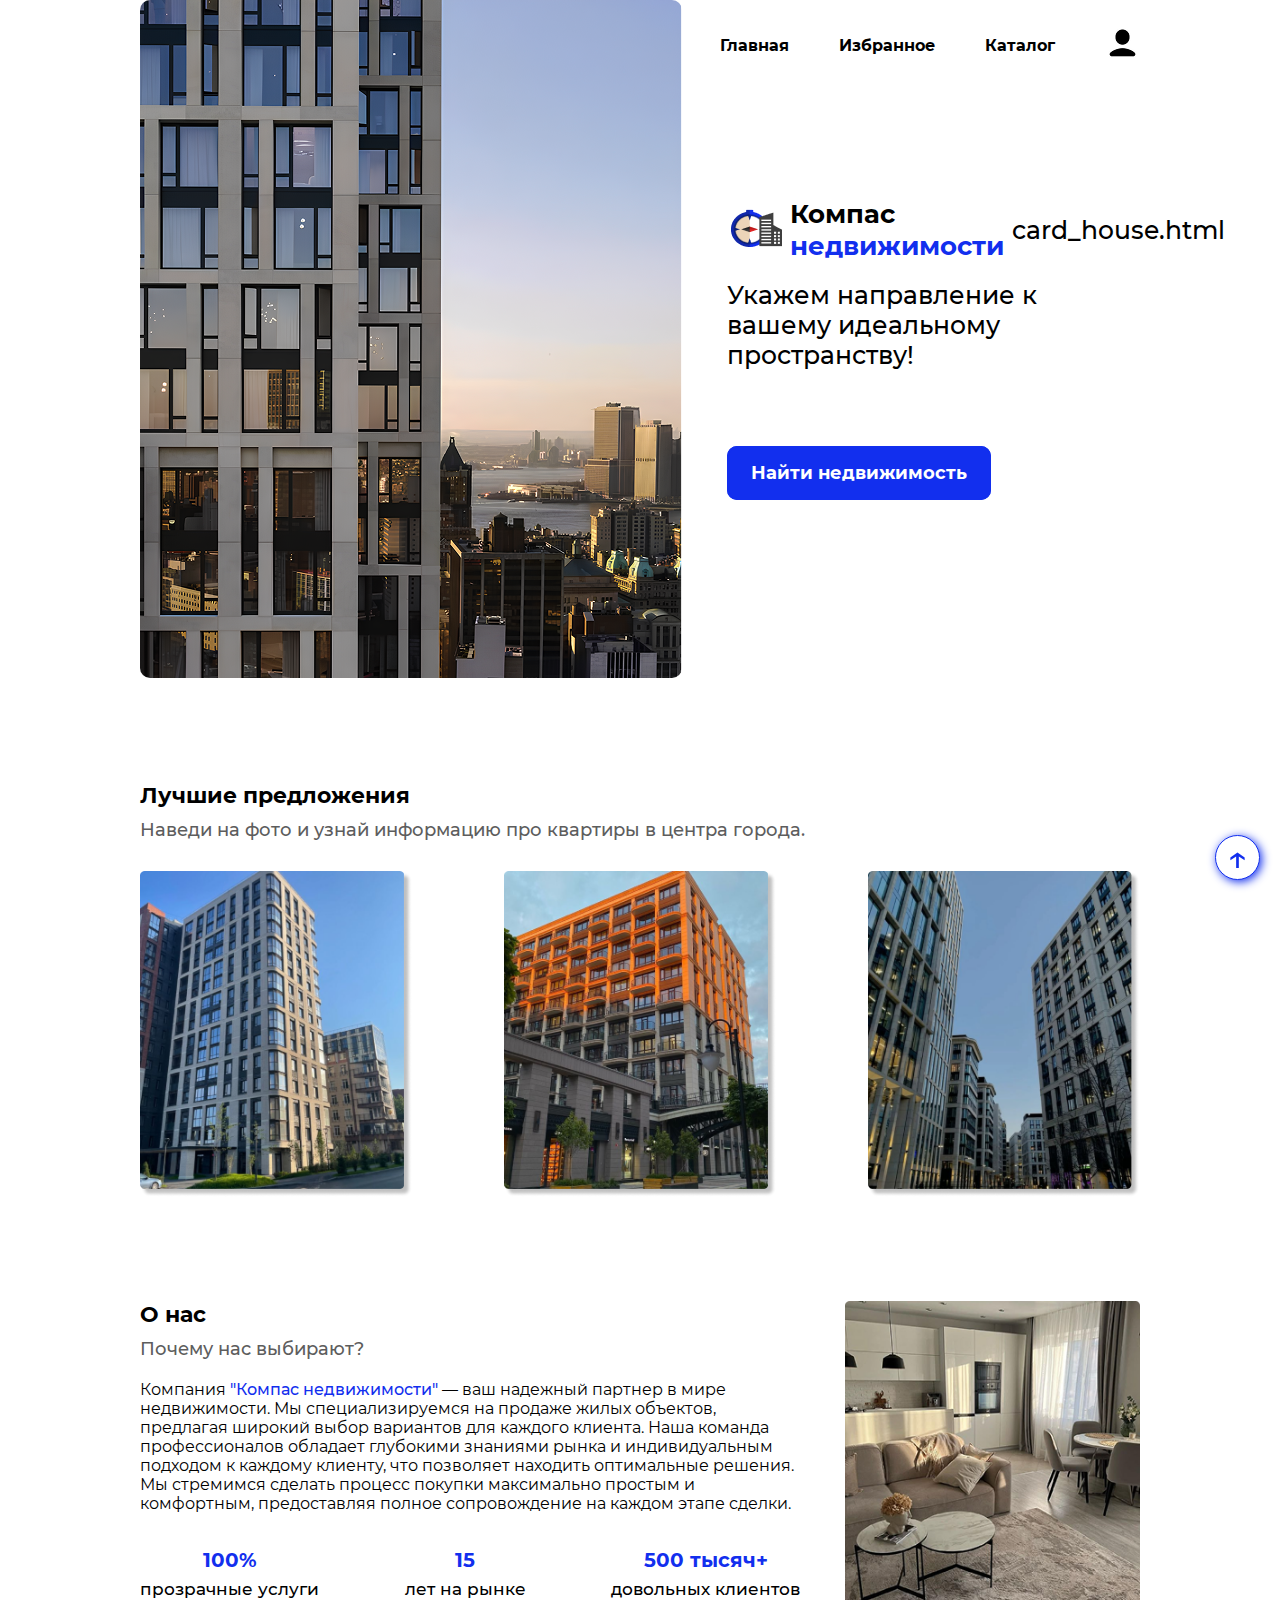
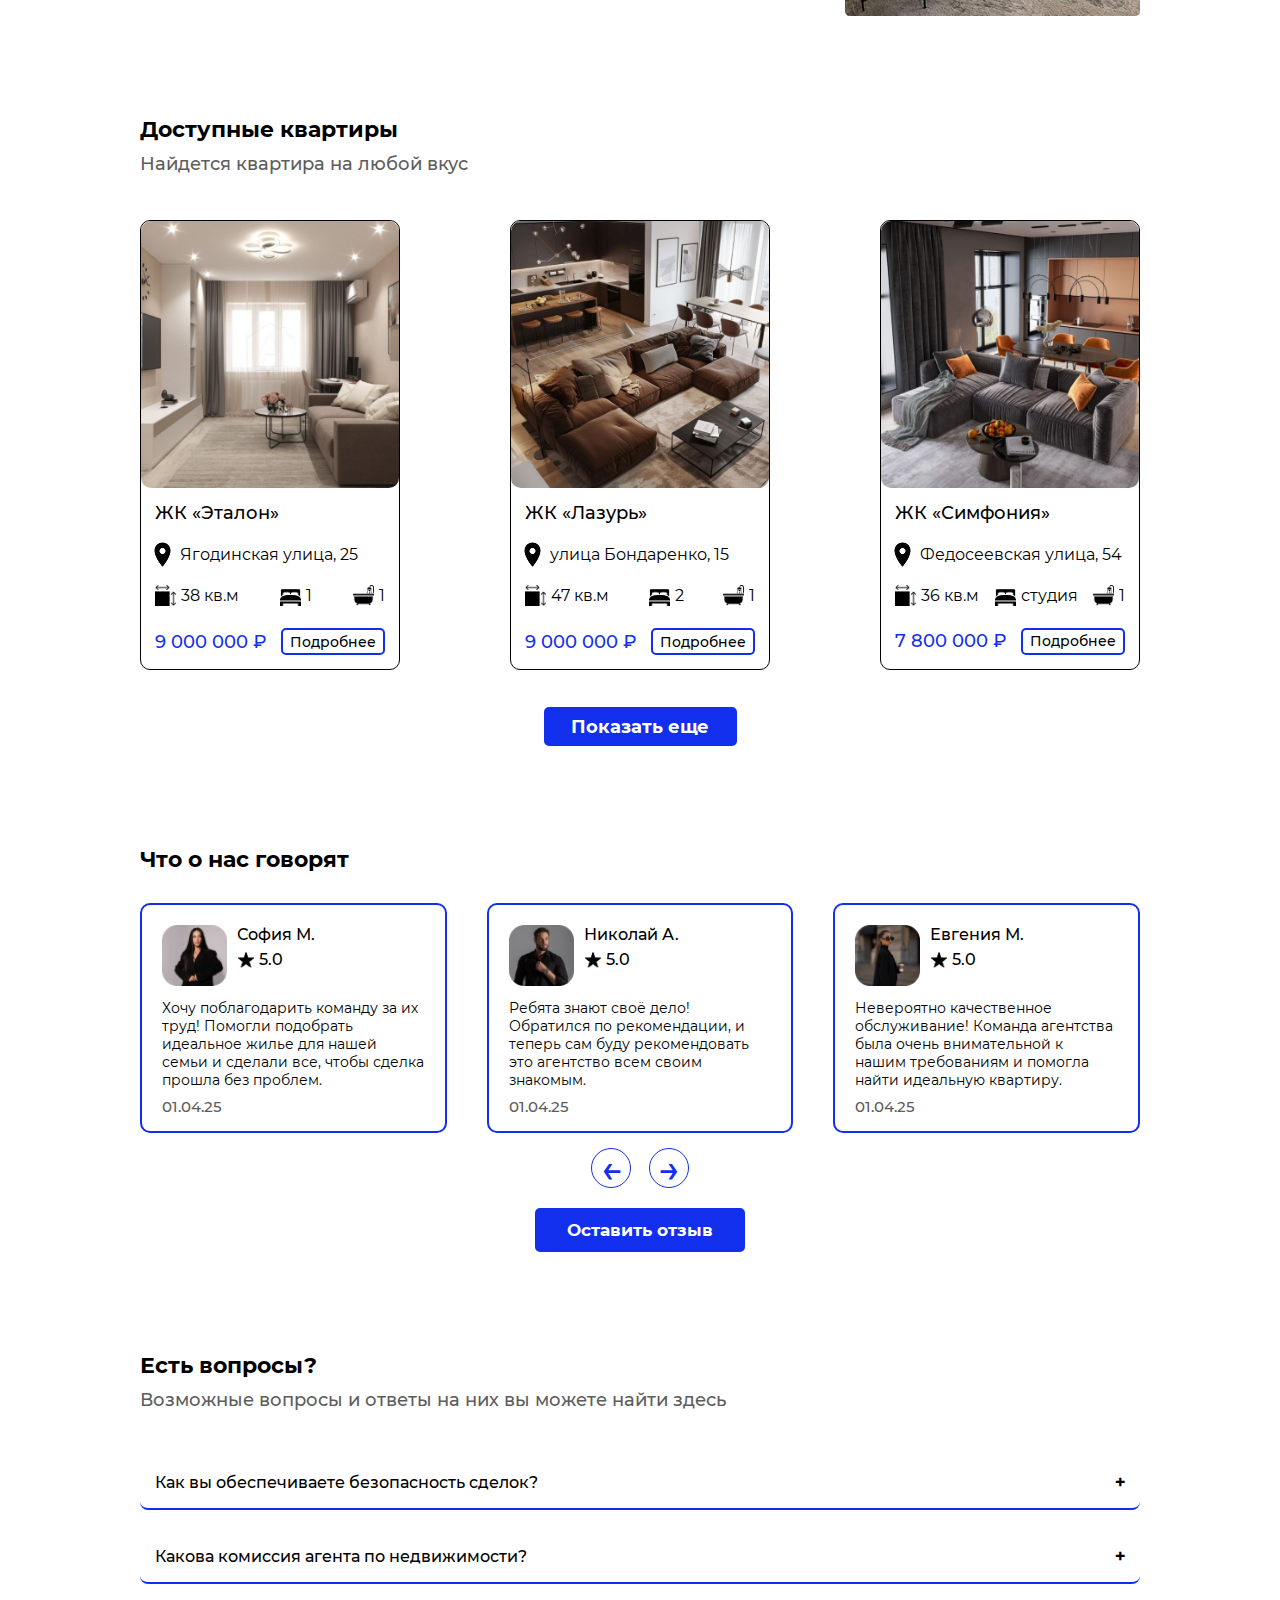
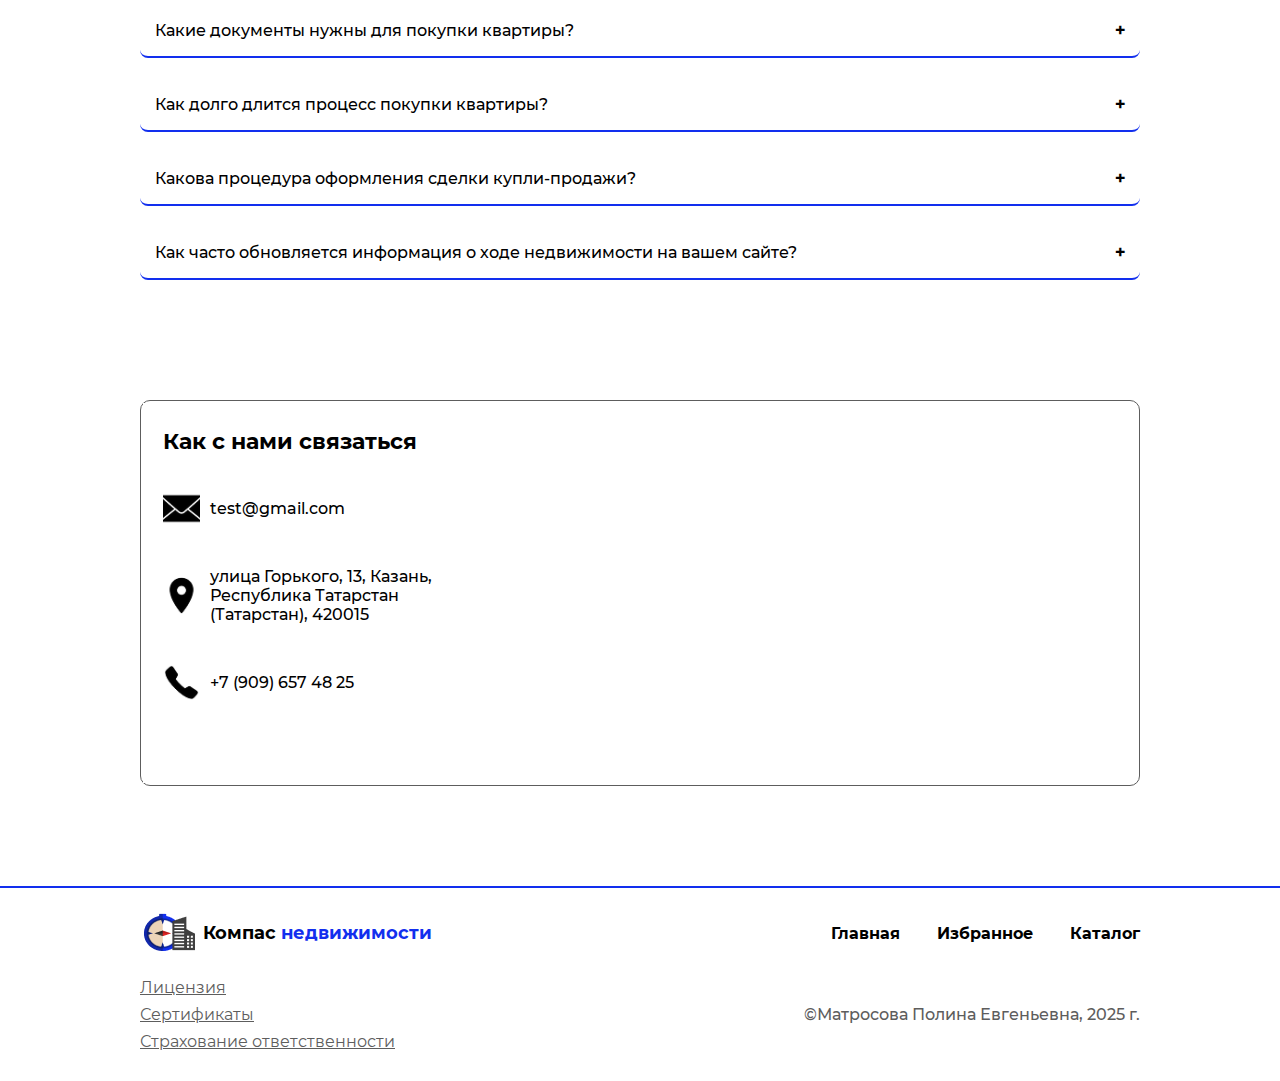
==== commit 6f6b49ec: "Add files via upload" ====
--- a/index.html
+++ b/index.html
@@ -1,747 +1,732 @@
-<!DOCTYPE html>
-<html lang="ru">
-
-<head>
-    <meta charset="UTF-8">
-    <meta name="viewport" content="width=device-width, initial-scale=1.0">
-    <title>Компас недвижимости</title>
-    <link rel="stylesheet" href="assets/css/style.css">
-    <link rel="shortcut icon" href="assets/images/logo/logo.png" type="image/x-icon">
-
-</head>
-
-<body>
-
-    <!-- btn_to_top -->
-    <a href="#" class="btn_to_top">↑</a>
-
-    <!-- header start -->
-    <header>
-        <div class="header_all">
-            <div class="header_menu header_menu_index container">
-                <nav>
-                    <a href="index.html">Главная</a>
-                    <a href="favorit.html">Избранное</a>
-                    <a href="catalog.html">Каталог</a>
-                    <a class="user_icon"><img src="assets/images/header/User.png" alt=""></a>
-                </nav>
-            </div>
-        </div>
-
-        <div class="header_tel">
-            <div class="burger-menu">
-
-                <div class="logo">
-                    <a href="#">
-                        <img src="assets/images/logo/logo.png" alt="">
-                        Компас <span>недвижимости</span>
-                    </a>
-                </div>
-
-                <input type="checkbox" id="burger-toggle">
-                <label for="burger-toggle" class="burger-icon">
-                    <span></span>
-                    <span></span>
-                    <span></span>
-                </label>
-                <nav class="burger-menu-nav">
-                    <a href="index.html">Главная</a>
-                    <a href="favorit.html">Избранное</a>
-                    <a href="catalog.html">Каталог</a>
-                    <a class="user_icon" id="open-login-btn">Войти</a>
-                </nav>
-            </div>
-        </div>
-
-        
-    </header>
-    <!-- header end -->
-
-
-    <!-- banner start -->
-    <div class="banner container">
-
-        <div class="banner_left">
-            <img src="assets/images/banner/banner.png" alt="">
-        </div>
-
-        <div class="banner_right">
-            <div class="logo">
-                <a href="#">
-                    <img src="assets/images/logo/logo.png" alt="">
-                    <p>Компас <span class="logo_span">недвижимости</span></p>
-                </a>
-            </div>
-
-            <p class="banner_txt">Укажем направление к<br> вашему идеальному<br> пространству!</p>
-
-            <a href="catalog.html" class="btn_blue">Найти недвижимость</a>
-        </div>
-
-    </div>
-
-    <div class="banner_tel">
-        <div class="container">
-            <div class="banner_info">
-                <p class="banner_txt">Укажем направление к вашему идеальному пространству!</p>
-                <a href="#" class="btn_blue">Найти недвижимость</a>
-            </div>
-        </div>
-    </div>
-    <!-- banner end -->
-
-
-    <!-- the_best start -->
-    <div class="the_best container distance">
-
-        <div class="title">
-            <p class="name">Лучшие предложения</p>
-            <p class="info">Наведи на фото и узнай информацию про квартиры в центра города.</p>
-        </div>
-
-
-            <div class="the_best_cards">
-                <div class="the_best_card">
-                    <img src="assets/images/the_best/1.png" alt="">
-                    <div class="information_best">
-                        <p class="name_best">ЖК «Эталон»</p>
-                        <p class="adress_best">улица Марселя Салимжанова, 15/8Б</p>
-                        <p class="price_best">квартиры <br><span>от 8 000 000 ₽</span></p>
-                        <a href="catalog.html" class="btn_border">Подробнее</a>
-                    </div>
-                </div>
-            
-                <div class="the_best_card">
-                    <img src="assets/images/the_best/2.png" alt="">
-                    <div class="information_best">
-                        <p class="name_best">ЖК «Аристократ»</p>
-                        <p class="adress_best">Спартаковская улица, 43В</p>
-                        <p class="price_best">квартиры <br> <span>от 10 000 000 ₽</span></p>
-                        <a href="catalog.html" class="btn_border">Подробнее</a>
-                    </div>
-                </div>
-            
-                <div class="the_best_card">
-                    <img src="assets/images/the_best/3.png" alt="">
-                    <div class="information_best">
-                        <p class="name_best">ЖК «Лазурь»</p>
-                        <p class="adress_best">улица Волкова, 32</p>
-                        <p class="price_best">квартиры <br><span>от 9 000 000 ₽</span></p>
-                        <a href="catalog.html" class="btn_border">Подробнее</a>
-                    </div>
-                </div>
-
-            <script>
-                document.addEventListener("DOMContentLoaded", () => {
-    const observer = new IntersectionObserver((entries) => {
-        entries.forEach((entry) => {
-            if (entry.isIntersecting) {
-                entry.target.classList.add("active");
-            }
-        });
-    }, {
-        threshold: 0.5, // Активируется, когда 50% элемента видно
-    });
-
-    // Находим все карточки
-    const cards = document.querySelectorAll(".the_best_card");
-    cards.forEach((card) => observer.observe(card));
-});
-            </script>
-
-
-        </div>
-
-    </div>
-    <!-- the_best end -->
-
-
-    <!-- about start  -->
-    <div class="about container distance">
-
-        <div class="about_left">
-            <div class="title">
-                <p class="name">О нас</p>
-                <p class="info">Почему нас выбирают?</p>
-            </div>
-
-            <div class="info_all">
-                <p class="info_about"> Компания <span class="color_logo">"Компас недвижимости"</span> — ваш надежный партнер в мире
-                    недвижимости. Мы специализируемся на продаже жилых объектов, предлагая широкий выбор вариантов для
-                    каждого клиента. Наша команда профессионалов обладает глубокими знаниями рынка и индивидуальным
-                    подходом
-                    к каждому клиенту, что позволяет находить оптимальные решения. <br> Мы стремимся сделать процесс
-                    покупки
-                    максимально простым и комфортным, предоставляя полное сопровождение на каждом этапе сделки. </p>
-            </div>
-
-            <div class="info_tel">
-                <p>
-                    Компания <span class="color_logo">"Компас недвижимости"</span> — ваш надежный партнер в мире
-                    недвижимости. Мы специализируемся на продаже жилых объектов,
-                    предлагая широкий выбор вариантов для каждого клиента.
-                    <br>
-                    <span id="more" style="display: none;" class="info_tel_more"> Наша команда профессионалов обладает
-                        глубокими знаниями рынка и индивидуальным подходом
-                        к каждому клиенту, что позволяет находить оптимальные решения. <br> Мы стремимся сделать процесс
-                        покупки максимально простым и
-                        комфортным, предоставляя полное сопровождение на каждом этапе сделки.</span>
-                </p>
-                <button id="toggleButton">Показать больше</button>
-
-                <script>
-                    document.getElementById('toggleButton').addEventListener('click', function () {
-                        const moreText = document.getElementById('more');
-                        this.classList.toggle('active');
-
-                        if (moreText.style.display === 'none') {
-                            moreText.style.display = 'inline';
-                            this.innerText = 'Скрыть';
-                        } else {
-                            moreText.style.display = 'none';
-                            this.innerText = 'Показать больше';
-                        }
-                    });
-                </script>
-            </div>
-
-
-            <div class="advice">
-
-                <div class="advice_card">
-                    <p class="name">100%</p>
-                    <p class="info">прозрачные услуги</p>
-                </div>
-
-                <div class="advice_card">
-                    <p class="name">15</p>
-                    <p class="info">лет на рынке</p>
-                </div>
-
-                <div class="advice_card">
-                    <p class="name">500 тысяч+</p>
-                    <p class="info">довольных клиентов</p>
-                </div>
-
-            </div>
-        </div>
-
-        <div class="about_right">
-            <img src="assets/images/about/image.png" alt="">
-        </div>
-    </div>
-    <!-- about end -->
-
-
-    <!-- mini_catalog start  -->
-
-    <div class="mini_catalog container distance">
-        <div class="title">
-            <p class="name">Доступные квартиры</p>
-            <p class="info">Найдется квартира на любой вкус</p>
-        </div>
-
-        <div class="catalog_cards">
-
-            <div class="catalog_card">
-                <img src="assets/images/mini_catalog/1.png" alt="">
-                <div class="info">
-                    <p class="name">ЖК «Эталон»</p>
-                    <p class="adress"><img src="assets/images/icons/Location.png" alt=""> Ягодинская улица, 25</p>
-                    <div class="info_abaut_home">
-                        <div class="info_abaut_home_card">
-                            <img src="assets/images/icons/Surface.png" alt="">
-                            38 кв.м
-                        </div>
-                        <div class="info_abaut_home_card">
-                            <img src="assets/images/icons/Bed.png" alt="">
-                            1
-                        </div>
-                        <div class="info_abaut_home_card">
-                            <img src="assets/images/icons/Bathtub.png" alt="">
-                            1
-                        </div>
-                    </div>
-                    <div class="price_btn">
-                        <p class="price">9 000 000 ₽</p>
-                        <a href="#" class="btn_border">Подробнее</a>
-                    </div>
-                </div>
-            </div>
-
-            <div class="catalog_card">
-                <img src="assets/images/mini_catalog/2.png" alt="">
-                <div class="info">
-                    <p class="name">ЖК «Лазурь»</p>
-                    <p class="adress"><img src="assets/images/icons/Location.png" alt=""> улица Бондаренко, 15</p>
-                    <div class="info_abaut_home">
-                        <div class="info_abaut_home_card">
-                            <img src="assets/images/icons/Surface.png" alt="">
-                            47 кв.м
-                        </div>
-                        <div class="info_abaut_home_card">
-                            <img src="assets/images/icons/Bed.png" alt="">
-                            2
-                        </div>
-                        <div class="info_abaut_home_card">
-                            <img src="assets/images/icons/Bathtub.png" alt="">
-                            1
-                        </div>
-                    </div>
-                    <div class="price_btn">
-                        <p class="price">9 000 000 ₽</p>
-                        <a href="#" class="btn_border">Подробнее</a>
-                    </div>
-                </div>
-            </div>
-
-            <div class="catalog_card">
-                <img src="assets/images/mini_catalog/3.png" alt="">
-                <div class="info">
-                    <p class="name">ЖК «Симфония»</p>
-                    <p class="adress"><img src="assets/images/icons/Location.png" alt="">Федосеевская улица, 54
-                    </p>
-                    <div class="info_abaut_home">
-                        <div class="info_abaut_home_card">
-                            <img src="assets/images/icons/Surface.png" alt="">
-                            36 кв.м
-                        </div>
-                        <div class="info_abaut_home_card">
-                            <img src="assets/images/icons/Bed.png" alt="">
-                            студия
-                        </div>
-                        <div class="info_abaut_home_card">
-                            <img src="assets/images/icons/Bathtub.png" alt="">
-                            1
-                        </div>
-                    </div>
-                    <div class="price_btn">
-                        <p class="price">7 800 000 ₽</p>
-                        <a href="#" class="btn_border">Подробнее</a>
-                    </div>
-                </div>
-            </div>
-
-        </div>
-
-        <div class="cat_btn">
-            <a href="catalog.html" class="btn_blue">Показать еще</a>
-        </div>
-    </div>
-
-    <!-- mini_catalog end  -->
-
-
-    <!-- reviews start  -->
-    <div class="reviews container distance">
-        <div class="title">
-            <p class="name">Что о нас говорят</p>
-        </div>
-
-        <div class="reviews_cards">
-            <div class="reviews_card">
-                <div class="reviwes_person">
-                    <img src="assets/images/reviwes/1.png" alt="">
-                    <div class="person_info">
-                        <p>София М.</p>
-                        <div class="stars">
-                            <img src="assets/images/reviwes/Star.png" alt="">
-                            <p>5.0</p>
-                        </div>
-                    </div>
-                </div>
-                <p class="about">Хочу поблагодарить команду за их труд! Помогли подобрать идеальное жилье для нашей
-                    семьи и сделали все, чтобы сделка прошла без проблем.</p>
-                <p class="date">01.04.25</p>
-            </div>
-
-            <div class="reviews_card">
-                <div class="reviwes_person">
-                    <img src="assets/images/reviwes/2.png" alt="">
-                    <div class="person_info">
-                        <p>Николай А.</p>
-                        <div class="stars">
-                            <img src="assets/images/reviwes/Star.png" alt="">
-                            <p>5.0</p>
-                        </div>
-                    </div>
-                </div>
-                <p class="about">Ребята знают своё дело! Обратился по рекомендации, и теперь сам буду рекомендовать это
-                    агентство всем своим знакомым.</p>
-                <p class="date">01.04.25</p>
-
-            </div>
-
-            <div class="reviews_card">
-                <div class="reviwes_person">
-                    <img src="assets/images/reviwes/3.png" alt="">
-                    <div class="person_info">
-                        <p>Евгения М.</p>
-                        <div class="stars">
-                            <img src="assets/images/reviwes/Star.png" alt="">
-                            <p>5.0</p>
-                        </div>
-                    </div>
-                </div>
-                <p class="about">Невероятно качественное обслуживание! Команда агентства была очень внимательной к нашим
-                    требованиям и помогла найти идеальную квартиру.</p>
-                <p class="date">01.04.25</p>
-
-            </div>
-
-            <div class="reviews_card">
-                <div class="reviwes_person">
-                    <img src="assets/images/reviwes/2.png" alt="">
-                    <div class="person_info">
-                        <p>Николай А.</p>
-                        <div class="stars">
-                            <img src="assets/images/reviwes/Star.png" alt="">
-                            <p>5.0</p>
-                        </div>
-                    </div>
-                </div>
-                <p class="about">Ребята знают своё дело! Обратился по рекомендации, и теперь сам буду рекомендовать это
-                    агентство всем своим знакомым.</p>
-                <p class="date">01.04.25</p>
-
-            </div>
-
-            <div class="reviews_card">
-                <div class="reviwes_person">
-                    <img src="assets/images/reviwes/3.png" alt="">
-                    <div class="person_info">
-                        <p>Евгения М.</p>
-                        <div class="stars">
-                            <img src="assets/images/reviwes/Star.png" alt="">
-                            <p>5.0</p>
-                        </div>
-                    </div>
-                </div>
-                <p class="about">Невероятно качественное обслуживание! Команда агентства была очень внимательной к нашим
-                    требованиям и помогла найти идеальную квартиру.</p>
-                <p class="date">01.04.25</p>
-
-            </div>
-
-            <div class="reviews_card">
-                <div class="reviwes_person">
-                    <img src="assets/images/reviwes/1.png" alt="">
-                    <div class="person_info">
-                        <p>София М.</p>
-                        <div class="stars">
-                            <img src="assets/images/reviwes/Star.png" alt="">
-                            <p>5.0</p>
-                        </div>
-                    </div>
-                </div>
-                <p class="about">Хочу поблагодарить команду за их труд! Помогли подобрать идеальное жилье для нашей
-                    семьи и сделали все, чтобы сделка прошла без проблем.</p>
-                <p class="date">01.04.25</p>
-
-            </div>
-        </div>
-
-        <div class="ellipse_group">
-            <a href="#" class="ellipse">←</a>
-            <a href="#" class="ellipse">→</a>
-        </div>
-
-        <div class="btn_reviwes">
-            <a href="exit.html" class="btn_blue">Оставить отзыв</a>
-        </div>
-    </div>
-
-    <script>
-        document.addEventListener("DOMContentLoaded", () => {
-            const reviewsCards = document.querySelectorAll(".reviews_card");
-            const prevButton = document.querySelector(".ellipse_group a:first-child");
-            const nextButton = document.querySelector(".ellipse_group a:last-child");
-
-            let currentIndex = 0;
-            let cardsPerPage = getCardsPerPage();
-
-            function getCardsPerPage() {
-                if (window.innerWidth <= 440) {
-                    return 1;
-                } else if (window.innerWidth < 768) {
-                    return 1;
-                } else if (window.innerWidth < 1024) {
-                    return 2;
-                } else {
-                    return 3;
-                }
-            }
-
-            function updateReviews() {
-                reviewsCards.forEach((card, index) => {
-                    if (index >= currentIndex && index < currentIndex + cardsPerPage) {
-                        card.classList.remove("hidden");
-                    } else {
-                        card.classList.add("hidden");
-                    }
-                });
-            }
-
-            function moveToNext() {
-                currentIndex += cardsPerPage;
-                if (currentIndex >= reviewsCards.length) {
-                    currentIndex = 0;
-                }
-                updateReviews();
-            }
-
-            function moveToPrev() {
-                currentIndex -= cardsPerPage;
-                if (currentIndex < 0) {
-                    currentIndex = reviewsCards.length - cardsPerPage;
-                }
-                updateReviews();
-            }
-
-            prevButton.addEventListener("click", (e) => {
-                e.preventDefault();
-                moveToPrev();
-            });
-
-            nextButton.addEventListener("click", (e) => {
-                e.preventDefault();
-                moveToNext();
-            });
-
-            window.addEventListener("resize", () => {
-                cardsPerPage = getCardsPerPage();
-                currentIndex = Math.min(currentIndex, reviewsCards.length - cardsPerPage);
-                updateReviews();
-            });
-
-            updateReviews();
-        });
-    </script>
-    <!-- reviews end -->
-
-
-    <!-- faq start  -->
-    <div class="faq distance container">
-        <div class="title">
-            <p class="name">Есть вопросы?</p>
-            <p class="info">Возможные вопросы и ответы на них вы можете найти здесь</p>
-        </div>
-        <div class="question_block">
-
-            <div class="question_card">
-                <div class="question_header">
-                    <div class="question_title">Как вы обеспечиваете безопасность сделок?</div>
-                    <span class="toggle_icon">+</span>
-                </div>
-                <div class="answer">
-                    Мы проводим тщательную проверку документов на объект, а также сопровождаем сделку на каждом этапе,
-                    чтобы минимизировать риски и обеспечить безопасность обеих сторон.
-                </div>
-            </div>
-
-            <div class="question_card">
-                <div class="question_header">
-                    <div class="question_title">Какова комиссия агента по недвижимости?</div>
-                    <span class="toggle_icon">+</span>
-                </div>
-                <div class="answer">
-                    Обычно комиссия составляет от 2% до 5% от стоимости недвижимости.
-                </div>
-            </div>
-
-            <div class="question_card">
-                <div class="question_header">
-                    <div class="question_title">Какие документы нужны для покупки квартиры?</div>
-                    <span class="toggle_icon">+</span>
-                </div>
-                <div class="answer">
-                    Вам понадобится паспорт, свидетельство о браке, справки об отсутствии задолженности и договор
-                    купли-продажи.
-                </div>
-            </div>
-
-            <div class="question_card">
-                <div class="question_header">
-                    <div class="question_title">Как долго длится процесс покупки квартиры?</div>
-                    <span class="toggle_icon">+</span>
-                </div>
-                <div class="answer">
-                    Время покупки может варьироваться от нескольких недель до нескольких месяцев в зависимости от
-                    сложности сделки, наличия финансирования и других факторов.
-                </div>
-            </div>
-
-            <div class="question_card">
-                <div class="question_header">
-                    <div class="question_title">Какова процедура оформления сделки купли-продажи?</div>
-                    <span class="toggle_icon">+</span>
-                </div>
-                <div class="answer">
-                    Сначала подписывается предварительный договор, затем осуществляется регистрация перехода права
-                    собственности в Государственном реестре.
-                </div>
-            </div>
-
-            <div class="question_card">
-                <div class="question_header">
-                    <div class="question_title">Как часто обновляется информация о ходе недвижимости на вашем сайте?
-                    </div>
-                    <span class="toggle_icon">+</span>
-                </div>
-                <div class="answer">
-                    Мы регулярно обновляем информацию на нашем сайте, чтобы вы всегда могли видеть актуальные
-                    предложения. Новые объекты добавляются в течение одного дня.
-                </div>
-            </div>
-        </div>
-
-        <script>
-            document.addEventListener('DOMContentLoaded', function () {
-                const questionCards = document.querySelectorAll('.question_card');
-
-                questionCards.forEach(card => {
-                    const header = card.querySelector('.question_header');
-                    const answer = card.querySelector('.answer');
-                    const toggleIcon = card.querySelector('.toggle_icon');
-
-                    header.addEventListener('click', () => {
-                        header.classList.toggle('active');
-                        answer.style.display = answer.style.display === 'block' ? 'none' : 'block';
-                        toggleIcon.textContent = header.classList.contains('active') ? '✕' : '+';
-
-                    });
-                });
-            });
-        </script>
-
-
-    </div>
-    <!-- faq end -->
-
-
-    <!-- contacts start -->
-    <div class="distance">
-        <div class="contacts">
-            <div class="contact-info">
-                <div class="title">
-                    <p class="name">Как с нами связаться</p>
-                </div>
-                <div class="contact_info">
-                    <p class="contacts_info"><img src="assets/images/contacts/Letter.png" alt=""> test@gmail.com</p>
-                    <p class="contacts_info"><img src="assets/images/contacts/Location.png" alt=""> улица Горького, 13,
-                        Казань, Республика Татарстан (Татарстан), 420015</p>
-                    <p class="contacts_info"><img src="assets/images/contacts/Phone.png" alt=""> +7 (909) 657 48 25</p>
-                </div>
-            </div>
-
-            <div id="map-container" class="map-container"></div>
-        </div>
-
-        <script src="https://api-maps.yandex.ru/2.1/?apikey=YOUR_API_KEY&lang=ru_RU"></script>
-        <script>
-            ymaps.ready(init);
-
-            function init() {
-                var myMap = new ymaps.Map("map-container", {
-                    center: [55.794361, 49.130201],
-                    zoom: 16,
-                    controls: []
-                });
-
-                var myPlacemark = new ymaps.Placemark([55.794361, 49.130201], {
-                    hintContent: 'Наш адрес',
-                    balloonContent: 'ул. Горького, 13'
-                });
-
-                myMap.geoObjects.add(myPlacemark);
-            }
-        </script>
-    </div>
-
-    <!-- contacts end -->
-
-
-    <!-- footer start  -->
-    <footer class="distance">
-        <div class="footer_menu container footer_menu_tel_index">
-            <div class="nav_menu">
-                <div class="logo">
-                    <a href="#">
-                        <img src="assets/images/logo/logo.png" alt="">
-                        <p>Компас <span class="logo_span">недвижимости</span></p>
-                    </a>
-                </div>
-                <nav>
-                    <a href="index.html">Главная</a>
-                    <a href="favorit.html">Избранное</a>
-                    <a href="catalog.html">Каталог</a>
-                </nav>
-            </div>
-            <div class="links">
-                <div class="docs">
-                    <a href="assets/documents/License.doc">Лицензия</a>
-                    <a href="assets/documents/Certificates.doc">Сертификаты</a>
-                    <a href="assets/documents/liability_insurance.doc">Страхование ответственности</a>
-                </div>
-                <p>©Матросова Полина Евгеньевна, 2025 г.</p>
-            </div>
-        </div>
-
-        <div class="modal_reg">
-            <div class="modal_content_reg">
-                <span class="close_reg">&times;</span>
-                <h2>Регистрация</h2>
-                <form action="#" method="POST">
-                    <label for="name_reg">Ваше имя</label>
-                    <input type="text" id="name_reg" name="name_reg" placeholder="Введите имя">
-
-                    <label for="email_reg">Ваша почта</label>
-                    <input type="email" id="email_reg" name="email_reg" placeholder="Введите почту">
-
-                    <label for="password_reg">Пароль</label>
-                    <input type="password" id="password_reg" name="password_reg" placeholder="Придумайте пароль">
-
-                    <label for="confirm_password_reg">Подтверждение пароля</label>
-                    <input type="password" id="confirm_password_reg" name="confirm_password_reg"
-                        placeholder="Повторите пароль">
-
-                    <p class="person_lisense">Нажимая кнопку ниже вы даете разрешение <a
-                            href="assets/documents/person_info.doc">на обработку персональных данных</a></p>
-                    <button type="submit" class="btn_reg">Зарегистрироваться</button>
-                </form>
-                <div class="acaunt">
-                    <p>Уже есть аккаунт?</p>
-                    <a href="#" id="open-login-modal">Войдите</a>
-                </div>
-
-            </div>
-        </div>
-
-        <div class="modal_login" id="login-modal">
-            <div class="modal_content_login">
-                <span class="close_login" id="close-login-modal">&times;</span>
-                <h2>Вход</h2>
-                <form>
-                    <label for="email">Ваша почта</label>
-                    <input type="email" id="email" placeholder="Введите почту">
-
-                    <label for="password">Пароль</label>
-                    <input type="password" id="password" placeholder="Введите пароль">
-
-                    <button type="submit" class="btn_login">Войти</button>
-                </form>
-                <div class="acaunt">
-                    <p>Еще нет аккаунта? Тогда </p>
-                    <p><a href="#" >Зарегистрируйтесь</a></p>
-                </div>
-
-            </div>
-        </div>
-
-        <script src="assets/js/main.js"></script>
-    </footer>
-    <!-- footer end  -->
-
-</body>
-
+<!DOCTYPE html>
+<html lang="ru">
+
+<head>
+    <meta charset="UTF-8">
+    <meta name="viewport" content="width=device-width, initial-scale=1.0">
+    <title>Компас недвижимости</title>
+    <link rel="stylesheet" href="assets/css/style.css">
+    <link rel="shortcut icon" href="assets/images/logo/logo.png" type="image/x-icon">
+
+</head>
+
+<body>
+
+    <!-- btn_to_top -->
+    <a href="#" class="btn_to_top">↑</a>
+
+    <!-- header start -->
+    <header>
+        <div class="header_all">
+            <div class="header_menu header_menu_index container">
+                <nav>
+                    <a href="index.html">Главная</a>
+                    <a href="favorit.html">Избранное</a>
+                    <a href="catalog.html">Каталог</a>
+                    <a class="user_icon"><img src="assets/images/header/User.png" alt=""></a>
+                </nav>
+            </div>
+        </div>
+
+        <div class="header_tel">
+            <div class="burger-menu">
+
+                <div class="logo">
+                    <a href="#">
+                        <img src="assets/images/logo/logo.png" alt="">
+                        Компас <span>недвижимости</span>
+                    </a>
+                </div>
+
+                <input type="checkbox" id="burger-toggle">
+                <label for="burger-toggle" class="burger-icon">
+                    <span></span>
+                    <span></span>
+                    <span></span>
+                </label>
+                <nav class="burger-menu-nav">
+                    <a href="index.html">Главная</a>
+                    <a href="favorit.html">Избранное</a>
+                    <a href="catalog.html">Каталог</a>
+                    <a class="user_icon" id="open-login-btn">Войти</a>
+                </nav>
+            </div>
+        </div>
+
+        
+    </header>
+    <!-- header end -->
+
+
+    <!-- banner start -->
+    <div class="banner container">
+
+        <div class="banner_left">
+            <img src="assets/images/banner/banner.png" alt="">
+        </div>
+
+        <div class="banner_right">
+            <div class="logo">
+                <a href="#">
+                    <img src="assets/images/logo/logo.png" alt="">
+                    <p>Компас <span class="logo_span">недвижимости</span></p>
+    card_house.html        </a>
+            </div>
+
+            <p class="banner_txt">Укажем направление к<br> вашему идеальному<br> пространству!</p>
+
+            <a href="catalog.html" class="btn_blue">Найти недвижимость</a>
+        </div>
+
+    </div>
+
+    <div class="banner_tel">
+        <div class="container">
+            <div class="banner_info">
+                <p class="banner_txt">Укажем направление к вашему идеальному пространству!</p>
+                <a href="catalog.html" class="btn_blue">Найти недвижимость</a>
+            </div>
+        </div>
+    </div>
+    <!-- banner end -->
+
+
+    <!-- the_best start -->
+    <div class="the_best container distance">
+
+        <div class="title">
+            <p class="name">Лучшие предложения</p>
+            <p class="info">Наведи на фото и узнай информацию про квартиры в центра города.</p>
+        </div>
+
+        <div class="the_best_cards">
+
+            <div class="the_best_card clickable">
+                <img src="assets/images/the_best/1.png" alt="">
+
+                <div class="information_best">
+                    <p class="name_best">ЖК «Эталон»</p>
+                    <p class="adress_best">улица Марселя Салимжанова, 15/8Б</p>
+                    <p class="price_best">квартиры <br><span>от 8 000 000 ₽</span></p>
+                    <a href="catalog.html" class="btn_border">Подробнее</a>
+                </div>
+            </div>
+
+            <div class="the_best_card clickable">
+                <img src="assets/images/the_best/2.png" alt="">
+
+                <div class="information_best">
+                    <p class="name_best">ЖК «Аристократ»</p>
+                    <p class="adress_best">Спартаковская улица, 43В</p>
+                    <p class="price_best">квартиры <br> <span>от 10 000 000 ₽</span></p>
+                    <a href="catalog.html" class="btn_border">Подробнее</a>
+                </div>
+            </div>
+
+            <div class="the_best_card clickable">
+                <img src="assets/images/the_best/3.png" alt="">
+
+                <div class="information_best">
+                    <p class="name_best">ЖК «Лазурь»</p>
+                    <p class="adress_best">улица Волкова, 32</p>
+                    <p class="price_best">квартиры <br><span>от 9 000 000 ₽</span></p>
+                    <a href="catalog.html" class="btn_border">Подробнее</a>
+                </div>
+            </div>
+
+
+        </div>
+
+    </div>
+    <!-- the_best end -->
+
+
+    <!-- about start  -->
+    <div class="about container distance">
+
+        <div class="about_left">
+            <div class="title">
+                <p class="name">О нас</p>
+                <p class="info">Почему нас выбирают?</p>
+            </div>
+
+            <div class="info_all">
+                <p class="info_about"> Компания <span class="color_logo">"Компас недвижимости"</span> — ваш надежный партнер в мире
+                    недвижимости. Мы специализируемся на продаже жилых объектов, предлагая широкий выбор вариантов для
+                    каждого клиента. Наша команда профессионалов обладает глубокими знаниями рынка и индивидуальным
+                    подходом
+                    к каждому клиенту, что позволяет находить оптимальные решения. <br> Мы стремимся сделать процесс
+                    покупки
+                    максимально простым и комфортным, предоставляя полное сопровождение на каждом этапе сделки. </p>
+            </div>
+
+            <div class="info_tel">
+                <p>
+                    Компания <span class="color_logo">"Компас недвижимости"</span> — ваш надежный партнер в мире
+                    недвижимости. Мы специализируемся на продаже жилых объектов,
+                    предлагая широкий выбор вариантов для каждого клиента.
+                    <br>
+                    <span id="more" style="display: none;" class="info_tel_more"> Наша команда профессионалов обладает
+                        глубокими знаниями рынка и индивидуальным подходом
+                        к каждому клиенту, что позволяет находить оптимальные решения. <br> Мы стремимся сделать процесс
+                        покупки максимально простым и
+                        комфортным, предоставляя полное сопровождение на каждом этапе сделки.</span>
+                </p>
+                <button id="toggleButton">Показать больше</button>
+
+                <script>
+                    document.getElementById('toggleButton').addEventListener('click', function () {
+                        const moreText = document.getElementById('more');
+                        this.classList.toggle('active');
+
+                        if (moreText.style.display === 'none') {
+                            moreText.style.display = 'inline';
+                            this.innerText = 'Скрыть';
+                        } else {
+                            moreText.style.display = 'none';
+                            this.innerText = 'Показать больше';
+                        }
+                    });
+                </script>
+            </div>
+
+
+            <div class="advice">
+
+                <div class="advice_card">
+                    <p class="name">100%</p>
+                    <p class="info">прозрачные услуги</p>
+                </div>
+
+                <div class="advice_card">
+                    <p class="name">15</p>
+                    <p class="info">лет на рынке</p>
+                </div>
+
+                <div class="advice_card">
+                    <p class="name">500 тысяч+</p>
+                    <p class="info">довольных клиентов</p>
+                </div>
+
+            </div>
+        </div>
+
+        <div class="about_right">
+            <img src="assets/images/about/image.png" alt="">
+        </div>
+    </div>
+    <!-- about end -->
+
+
+    <!-- mini_catalog start  -->
+
+    <div class="mini_catalog container distance">
+        <div class="title">
+            <p class="name">Доступные квартиры</p>
+            <p class="info">Найдется квартира на любой вкус</p>
+        </div>
+
+        <div class="catalog_cards">
+
+            <div class="catalog_card">
+                <img src="assets/images/mini_catalog/1.png" alt="">
+                <div class="info">
+                    <p class="name">ЖК «Эталон»</p>
+                    <p class="adress"><img src="assets/images/icons/Location.png" alt=""> Ягодинская улица, 25</p>
+                    <div class="info_abaut_home">
+                        <div class="info_abaut_home_card">
+                            <img src="assets/images/icons/Surface.png" alt="">
+                            38 кв.м
+                        </div>
+                        <div class="info_abaut_home_card">
+                            <img src="assets/images/icons/Bed.png" alt="">
+                            1
+                        </div>
+                        <div class="info_abaut_home_card">
+                            <img src="assets/images/icons/Bathtub.png" alt="">
+                            1
+                        </div>
+                    </div>
+                    <div class="price_btn">
+                        <p class="price">9 000 000 ₽</p>
+                        <a href="card_house.html" class="btn_border">Подробнее</a>
+                    </div>
+                </div>
+            </div>
+
+            <div class="catalog_card">
+                <img src="assets/images/mini_catalog/2.png" alt="">
+                <div class="info">
+                    <p class="name">ЖК «Лазурь»</p>
+                    <p class="adress"><img src="assets/images/icons/Location.png" alt=""> улица Бондаренко, 15</p>
+                    <div class="info_abaut_home">
+                        <div class="info_abaut_home_card">
+                            <img src="assets/images/icons/Surface.png" alt="">
+                            47 кв.м
+                        </div>
+                        <div class="info_abaut_home_card">
+                            <img src="assets/images/icons/Bed.png" alt="">
+                            2
+                        </div>
+                        <div class="info_abaut_home_card">
+                            <img src="assets/images/icons/Bathtub.png" alt="">
+                            1
+                        </div>
+                    </div>
+                    <div class="price_btn">
+                        <p class="price">9 000 000 ₽</p>
+                        <a href="card_house.html" class="btn_border">Подробнее</a>
+                    </div>
+                </div>
+            </div>
+
+            <div class="catalog_card">
+                <img src="assets/images/mini_catalog/3.png" alt="">
+                <div class="info">
+                    <p class="name">ЖК «Симфония»</p>
+                    <p class="adress"><img src="assets/images/icons/Location.png" alt="">Федосеевская улица, 54
+                    </p>
+                    <div class="info_abaut_home">
+                        <div class="info_abaut_home_card">
+                            <img src="assets/images/icons/Surface.png" alt="">
+                            36 кв.м
+                        </div>
+                        <div class="info_abaut_home_card">
+                            <img src="assets/images/icons/Bed.png" alt="">
+                            студия
+                        </div>
+                        <div class="info_abaut_home_card">
+                            <img src="assets/images/icons/Bathtub.png" alt="">
+                            1
+                        </div>
+                    </div>
+                    <div class="price_btn">
+                        <p class="price">7 800 000 ₽</p>
+                        <a href="card_house.html" class="btn_border">Подробнее</a>
+                    </div>
+                </div>
+            </div>
+
+        </div>
+
+        <div class="cat_btn">
+            <a href="catalog.html" class="btn_blue">Показать еще</a>
+        </div>
+    </div>
+
+    <!-- mini_catalog end  -->
+
+
+    <!-- reviews start  -->
+    <div class="reviews container distance">
+        <div class="title">
+            <p class="name">Что о нас говорят</p>
+        </div>
+
+        <div class="reviews_cards">
+            <div class="reviews_card">
+                <div class="reviwes_person">
+                    <img src="assets/images/reviwes/1.png" alt="">
+                    <div class="person_info">
+                        <p>София М.</p>
+                        <div class="stars">
+                            <img src="assets/images/reviwes/Star.png" alt="">
+                            <p>5.0</p>
+                        </div>
+                    </div>
+                </div>
+                <p class="about">Хочу поблагодарить команду за их труд! Помогли подобрать идеальное жилье для нашей
+                    семьи и сделали все, чтобы сделка прошла без проблем.</p>
+                <p class="date">01.04.25</p>
+            </div>
+
+            <div class="reviews_card">
+                <div class="reviwes_person">
+                    <img src="assets/images/reviwes/2.png" alt="">
+                    <div class="person_info">
+                        <p>Николай А.</p>
+                        <div class="stars">
+                            <img src="assets/images/reviwes/Star.png" alt="">
+                            <p>5.0</p>
+                        </div>
+                    </div>
+                </div>
+                <p class="about">Ребята знают своё дело! Обратился по рекомендации, и теперь сам буду рекомендовать это
+                    агентство всем своим знакомым.</p>
+                <p class="date">01.04.25</p>
+
+            </div>
+
+            <div class="reviews_card">
+                <div class="reviwes_person">
+                    <img src="assets/images/reviwes/3.png" alt="">
+                    <div class="person_info">
+                        <p>Евгения М.</p>
+                        <div class="stars">
+                            <img src="assets/images/reviwes/Star.png" alt="">
+                            <p>5.0</p>
+                        </div>
+                    </div>
+                </div>
+                <p class="about">Невероятно качественное обслуживание! Команда агентства была очень внимательной к нашим
+                    требованиям и помогла найти идеальную квартиру.</p>
+                <p class="date">01.04.25</p>
+
+            </div>
+
+            <div class="reviews_card">
+                <div class="reviwes_person">
+                    <img src="assets/images/reviwes/2.png" alt="">
+                    <div class="person_info">
+                        <p>Николай А.</p>
+                        <div class="stars">
+                            <img src="assets/images/reviwes/Star.png" alt="">
+                            <p>5.0</p>
+                        </div>
+                    </div>
+                </div>
+                <p class="about">Ребята знают своё дело! Обратился по рекомендации, и теперь сам буду рекомендовать это
+                    агентство всем своим знакомым.</p>
+                <p class="date">01.04.25</p>
+
+            </div>
+
+            <div class="reviews_card">
+                <div class="reviwes_person">
+                    <img src="assets/images/reviwes/3.png" alt="">
+                    <div class="person_info">
+                        <p>Евгения М.</p>
+                        <div class="stars">
+                            <img src="assets/images/reviwes/Star.png" alt="">
+                            <p>5.0</p>
+                        </div>
+                    </div>
+                </div>
+                <p class="about">Невероятно качественное обслуживание! Команда агентства была очень внимательной к нашим
+                    требованиям и помогла найти идеальную квартиру.</p>
+                <p class="date">01.04.25</p>
+
+            </div>
+
+            <div class="reviews_card">
+                <div class="reviwes_person">
+                    <img src="assets/images/reviwes/1.png" alt="">
+                    <div class="person_info">
+                        <p>София М.</p>
+                        <div class="stars">
+                            <img src="assets/images/reviwes/Star.png" alt="">
+                            <p>5.0</p>
+                        </div>
+                    </div>
+                </div>
+                <p class="about">Хочу поблагодарить команду за их труд! Помогли подобрать идеальное жилье для нашей
+                    семьи и сделали все, чтобы сделка прошла без проблем.</p>
+                <p class="date">01.04.25</p>
+
+            </div>
+        </div>
+
+        <div class="ellipse_group">
+            <a href="#" class="ellipse">←</a>
+            <a href="#" class="ellipse">→</a>
+        </div>
+
+        <div class="btn_reviwes">
+            <a href="exit.html" class="btn_blue">Оставить отзыв</a>
+        </div>
+    </div>
+
+    <script>
+        document.addEventListener("DOMContentLoaded", () => {
+            const reviewsCards = document.querySelectorAll(".reviews_card");
+            const prevButton = document.querySelector(".ellipse_group a:first-child");
+            const nextButton = document.querySelector(".ellipse_group a:last-child");
+
+            let currentIndex = 0;
+            let cardsPerPage = getCardsPerPage();
+
+            function getCardsPerPage() {
+                if (window.innerWidth <= 440) {
+                    return 1;
+                } else if (window.innerWidth < 768) {
+                    return 1;
+                } else if (window.innerWidth < 1024) {
+                    return 2;
+                } else {
+                    return 3;
+                }
+            }
+
+            function updateReviews() {
+                reviewsCards.forEach((card, index) => {
+                    if (index >= currentIndex && index < currentIndex + cardsPerPage) {
+                        card.classList.remove("hidden");
+                    } else {
+                        card.classList.add("hidden");
+                    }
+                });
+            }
+
+            function moveToNext() {
+                currentIndex += cardsPerPage;
+                if (currentIndex >= reviewsCards.length) {
+                    currentIndex = 0;
+                }
+                updateReviews();
+            }
+
+            function moveToPrev() {
+                currentIndex -= cardsPerPage;
+                if (currentIndex < 0) {
+                    currentIndex = reviewsCards.length - cardsPerPage;
+                }
+                updateReviews();
+            }
+
+            prevButton.addEventListener("click", (e) => {
+                e.preventDefault();
+                moveToPrev();
+            });
+
+            nextButton.addEventListener("click", (e) => {
+                e.preventDefault();
+                moveToNext();
+            });
+
+            window.addEventListener("resize", () => {
+                cardsPerPage = getCardsPerPage();
+                currentIndex = Math.min(currentIndex, reviewsCards.length - cardsPerPage);
+                updateReviews();
+            });
+
+            updateReviews();
+        });
+    </script>
+    <!-- reviews end -->
+
+
+    <!-- faq start  -->
+    <div class="faq distance container">
+        <div class="title">
+            <p class="name">Есть вопросы?</p>
+            <p class="info">Возможные вопросы и ответы на них вы можете найти здесь</p>
+        </div>
+        <div class="question_block">
+
+            <div class="question_card">
+                <div class="question_header">
+                    <div class="question_title">Как вы обеспечиваете безопасность сделок?</div>
+                    <span class="toggle_icon">+</span>
+                </div>
+                <div class="answer">
+                    Мы проводим тщательную проверку документов на объект, а также сопровождаем сделку на каждом этапе,
+                    чтобы минимизировать риски и обеспечить безопасность обеих сторон.
+                </div>
+            </div>
+
+            <div class="question_card">
+                <div class="question_header">
+                    <div class="question_title">Какова комиссия агента по недвижимости?</div>
+                    <span class="toggle_icon">+</span>
+                </div>
+                <div class="answer">
+                    Обычно комиссия составляет от 2% до 5% от стоимости недвижимости.
+                </div>
+            </div>
+
+            <div class="question_card">
+                <div class="question_header">
+                    <div class="question_title">Какие документы нужны для покупки квартиры?</div>
+                    <span class="toggle_icon">+</span>
+                </div>
+                <div class="answer">
+                    Вам понадобится паспорт, свидетельство о браке, справки об отсутствии задолженности и договор
+                    купли-продажи.
+                </div>
+            </div>
+
+            <div class="question_card">
+                <div class="question_header">
+                    <div class="question_title">Как долго длится процесс покупки квартиры?</div>
+                    <span class="toggle_icon">+</span>
+                </div>
+                <div class="answer">
+                    Время покупки может варьироваться от нескольких недель до нескольких месяцев в зависимости от
+                    сложности сделки, наличия финансирования и других факторов.
+                </div>
+            </div>
+
+            <div class="question_card">
+                <div class="question_header">
+                    <div class="question_title">Какова процедура оформления сделки купли-продажи?</div>
+                    <span class="toggle_icon">+</span>
+                </div>
+                <div class="answer">
+                    Сначала подписывается предварительный договор, затем осуществляется регистрация перехода права
+                    собственности в Государственном реестре.
+                </div>
+            </div>
+
+            <div class="question_card">
+                <div class="question_header">
+                    <div class="question_title">Как часто обновляется информация о ходе недвижимости на вашем сайте?
+                    </div>
+                    <span class="toggle_icon">+</span>
+                </div>
+                <div class="answer">
+                    Мы регулярно обновляем информацию на нашем сайте, чтобы вы всегда могли видеть актуальные
+                    предложения. Новые объекты добавляются в течение одного дня.
+                </div>
+            </div>
+        </div>
+
+        <script>
+            document.addEventListener('DOMContentLoaded', function () {
+                const questionCards = document.querySelectorAll('.question_card');
+
+                questionCards.forEach(card => {
+                    const header = card.querySelector('.question_header');
+                    const answer = card.querySelector('.answer');
+                    const toggleIcon = card.querySelector('.toggle_icon');
+
+                    header.addEventListener('click', () => {
+                        header.classList.toggle('active');
+                        answer.style.display = answer.style.display === 'block' ? 'none' : 'block';
+                        toggleIcon.textContent = header.classList.contains('active') ? '✕' : '+';
+
+                    });
+                });
+            });
+        </script>
+
+
+    </div>
+    <!-- faq end -->
+
+
+    <!-- contacts start -->
+    <div class="distance">
+        <div class="contacts">
+            <div class="contact-info">
+                <div class="title">
+                    <p class="name">Как с нами связаться</p>
+                </div>
+                <div class="contact_info">
+                    <p class="contacts_info"><img src="assets/images/contacts/Letter.png" alt=""> test@gmail.com</p>
+                    <p class="contacts_info"><img src="assets/images/contacts/Location.png" alt=""> улица Горького, 13,
+                        Казань, Республика Татарстан (Татарстан), 420015</p>
+                    <p class="contacts_info"><img src="assets/images/contacts/Phone.png" alt=""> +7 (909) 657 48 25</p>
+                </div>
+            </div>
+
+            <div id="map-container" class="map-container"></div>
+        </div>
+
+        <script src="https://api-maps.yandex.ru/2.1/?apikey=YOUR_API_KEY&lang=ru_RU"></script>
+        <script>
+            ymaps.ready(init);
+
+            function init() {
+                var myMap = new ymaps.Map("map-container", {
+                    center: [55.794361, 49.130201],
+                    zoom: 16,
+                    controls: []
+                });
+
+                var myPlacemark = new ymaps.Placemark([55.794361, 49.130201], {
+                    hintContent: 'Наш адрес',
+                    balloonContent: 'ул. Горького, 13'
+                });
+
+                myMap.geoObjects.add(myPlacemark);
+            }
+        </script>
+    </div>
+
+    <!-- contacts end -->
+
+
+    <!-- footer start  -->
+    <footer class="distance">
+        <div class="footer_menu container footer_menu_tel_index">
+            <div class="nav_menu">
+                <div class="logo">
+                    <a href="#">
+                        <img src="assets/images/logo/logo.png" alt="">
+                        <p>Компас <span class="logo_span">недвижимости</span></p>
+                    </a>
+                </div>
+                <nav>
+                    <a href="index.html">Главная</a>
+                    <a href="favorit.html">Избранное</a>
+                    <a href="catalog.html">Каталог</a>
+                </nav>
+            </div>
+            <div class="links">
+                <div class="docs">
+                    <a href="assets/documents/License.doc">Лицензия</a>
+                    <a href="assets/documents/Certificates.doc">Сертификаты</a>
+                    <a href="assets/documents/liability_insurance.doc">Страхование ответственности</a>
+                </div>
+                <p>©Матросова Полина Евгеньевна, 2025 г.</p>
+            </div>
+        </div>
+
+        <div class="modal_reg">
+            <div class="modal_content_reg">
+                <span class="close_reg">&times;</span>
+                <h2>Регистрация</h2>
+                <form action="#" method="POST">
+                    <label for="name_reg">Ваше имя</label>
+                    <input type="text" id="name_reg" name="name_reg" placeholder="Введите имя">
+
+                    <label for="email_reg">Ваша почта</label>
+                    <input type="email" id="email_reg" name="email_reg" placeholder="Введите почту">
+
+                    <label for="password_reg">Пароль</label>
+                    <input type="password" id="password_reg" name="password_reg" placeholder="Придумайте пароль">
+
+                    <label for="confirm_password_reg">Подтверждение пароля</label>
+                    <input type="password" id="confirm_password_reg" name="confirm_password_reg"
+                        placeholder="Повторите пароль">
+
+                    <p class="person_lisense">Нажимая кнопку ниже вы даете разрешение <a
+                            href="assets/documents/person_info.doc">на обработку персональных данных</a></p>
+                    <button type="submit" class="btn_reg">Зарегистрироваться</button>
+                </form>
+                <div class="acaunt">
+                    <p>Уже есть аккаунт?</p>
+                    <a href="#" id="open-login-modal">Войдите</a>
+                </div>
+
+            </div>
+        </div>
+
+        <div class="modal_login" id="login-modal">
+            <div class="modal_content_login">
+                <span class="close_login" id="close-login-modal">&times;</span>
+                <h2>Вход</h2>
+                <form>
+                    <label for="email">Ваша почта</label>
+                    <input type="email" id="email" placeholder="Введите почту">
+
+                    <label for="password">Пароль</label>
+                    <input type="password" id="password" placeholder="Введите пароль">
+
+                    <button type="submit" class="btn_login">Войти</button>
+                </form>
+                <div class="acaunt">
+                    <p>Еще нет аккаунта? Тогда </p>
+                    <p><a href="#" >Зарегистрируйтесь</a></p>
+                </div>
+
+            </div>
+        </div>
+
+        <script src="assets/js/main.js"></script>
+    </footer>
+    <!-- footer end  -->
+
+</body>
+
 </html>